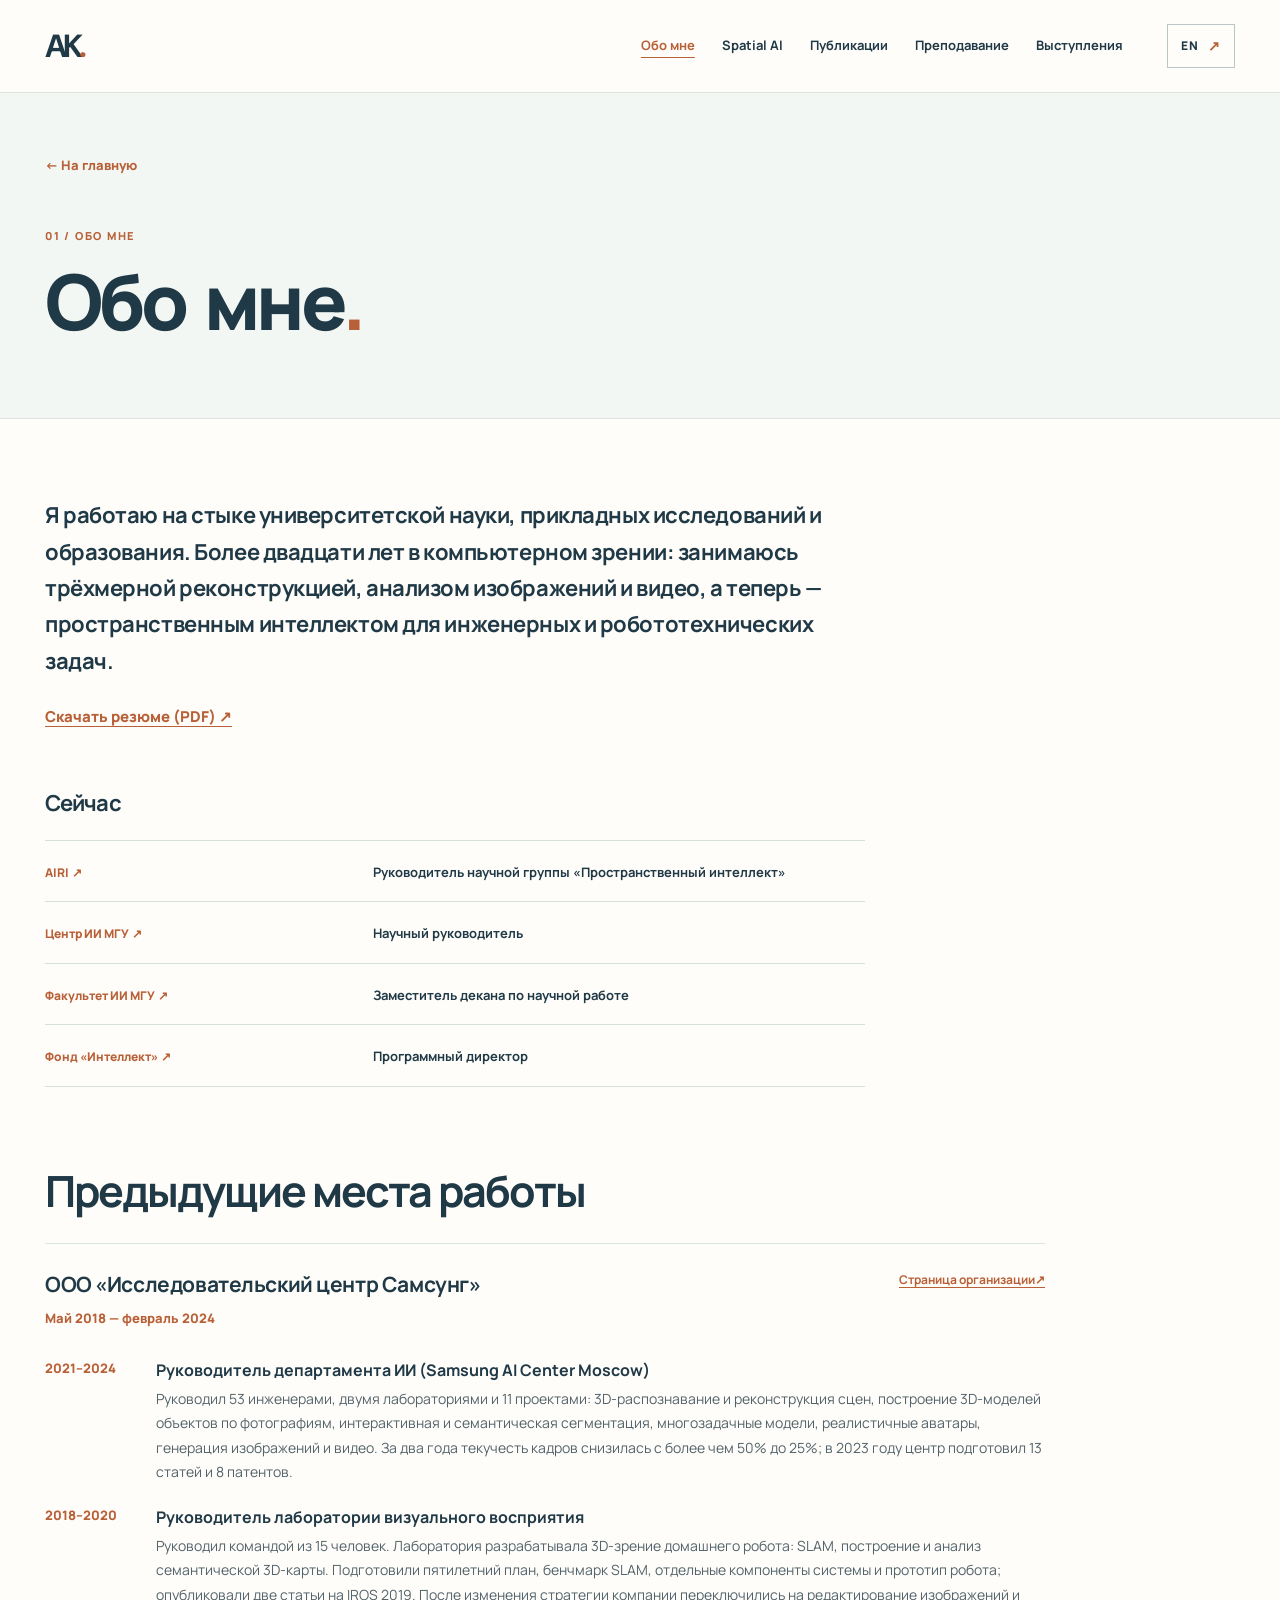
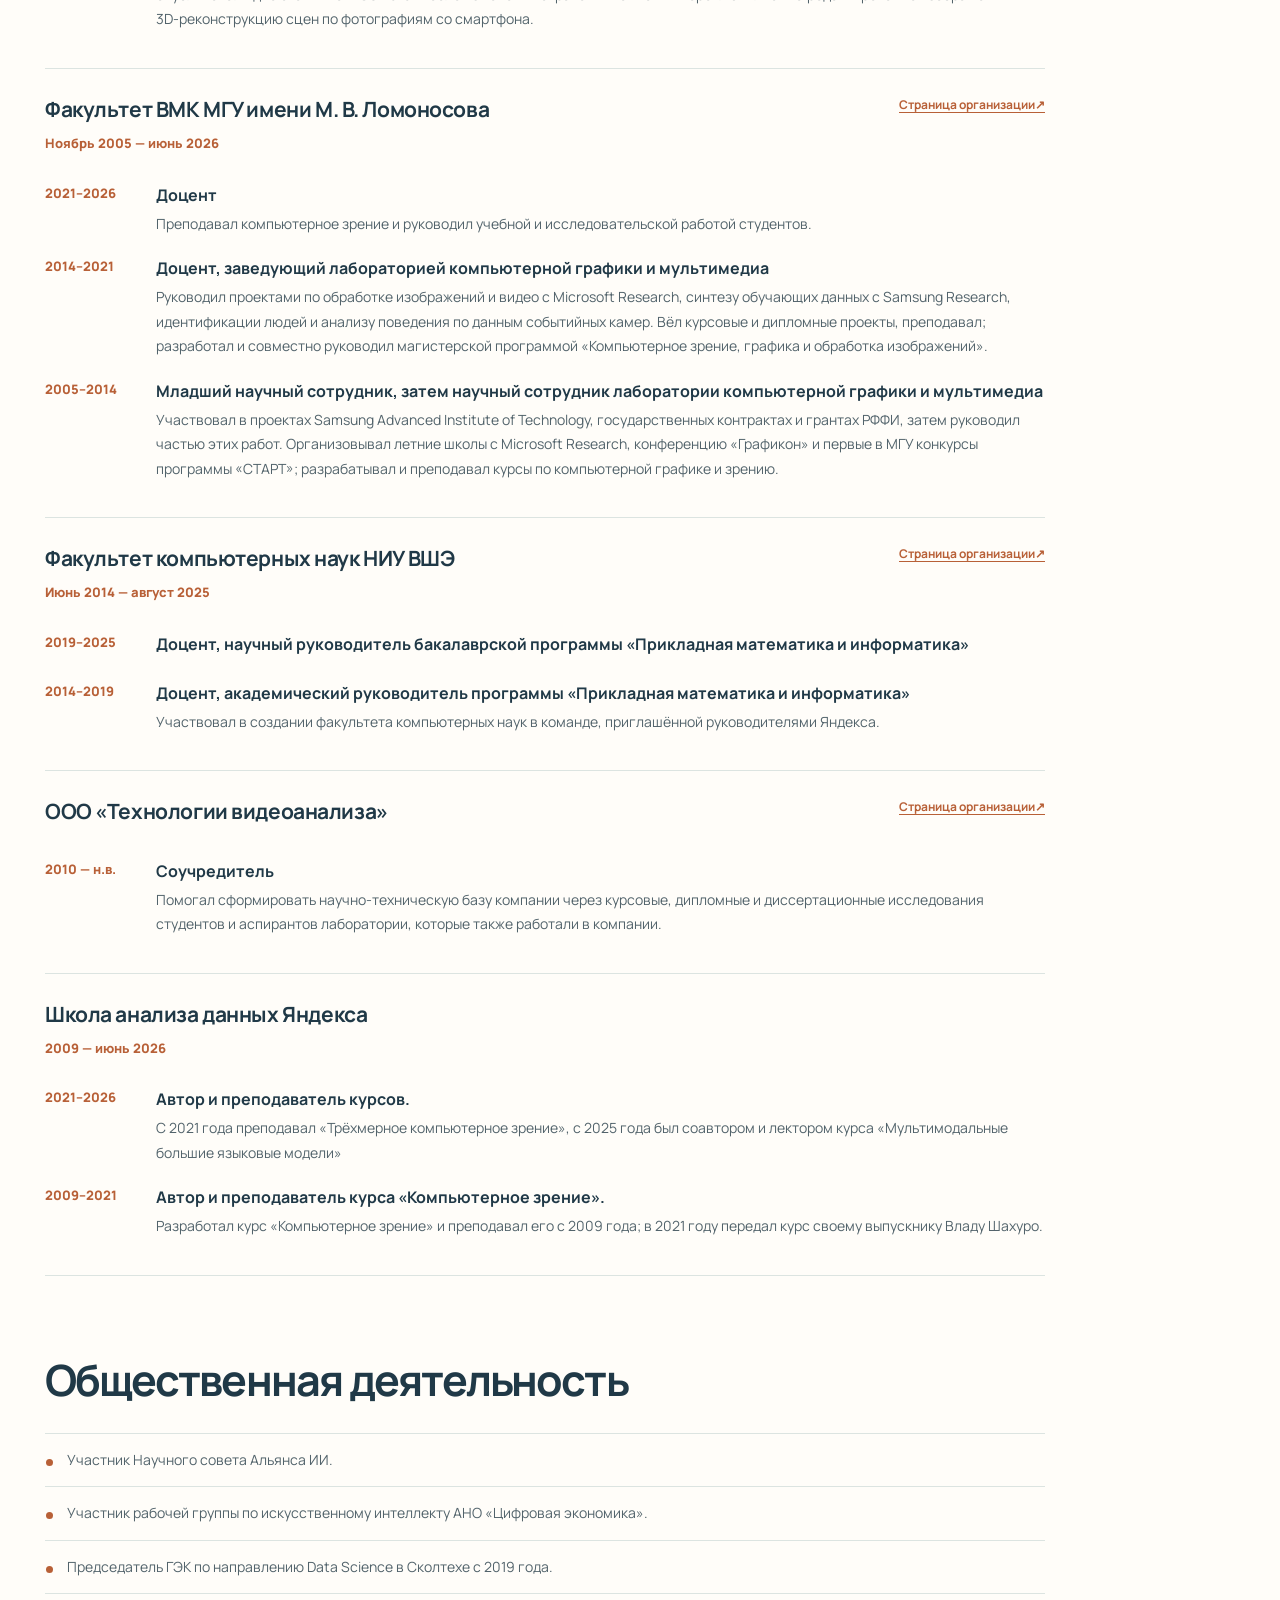
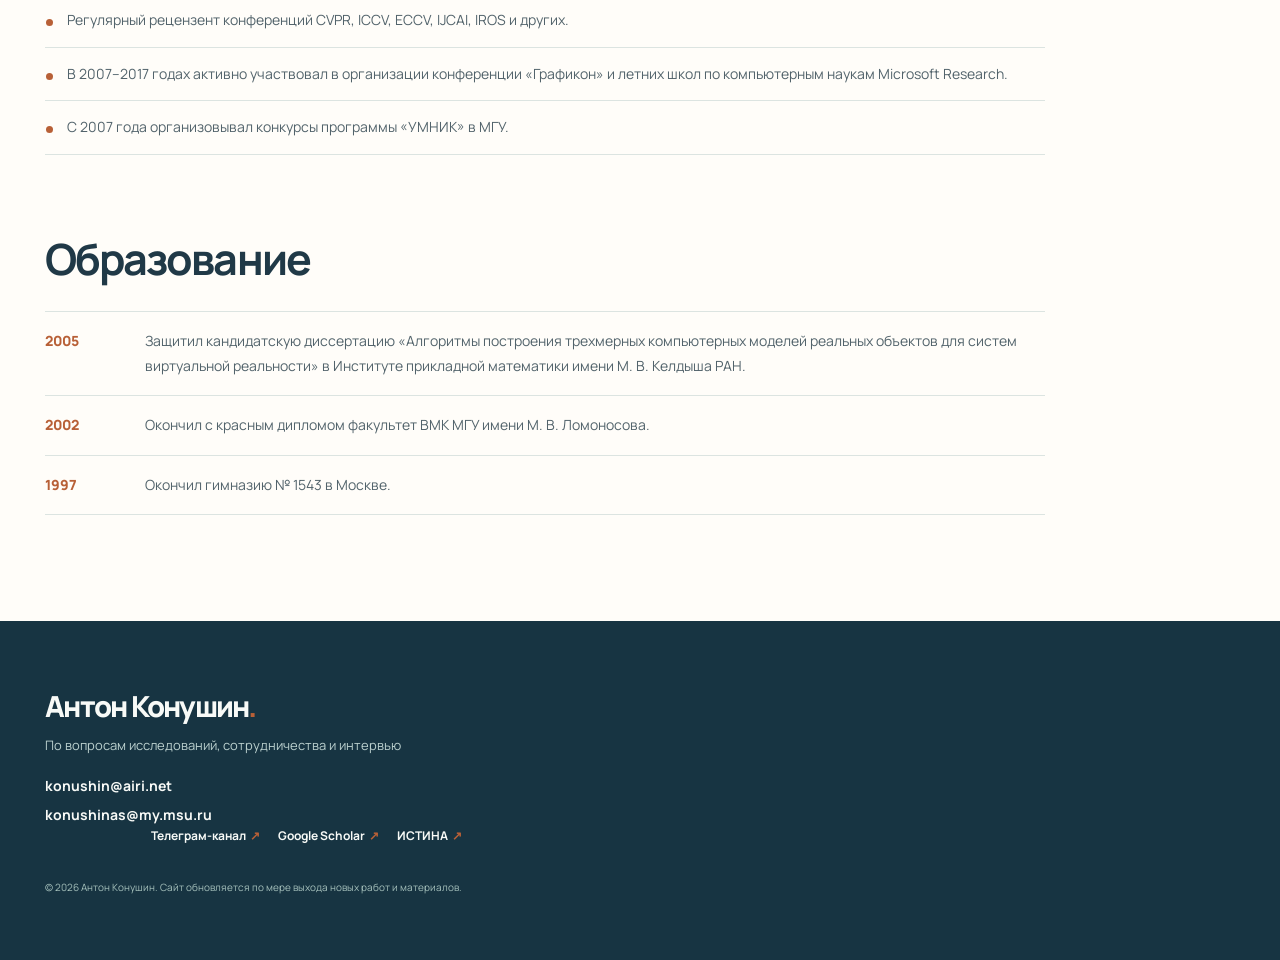
==== about/index.html @ 4ad62538 "First version First version" ====
<!doctype html><html lang="ru"><head><meta charset="utf-8"><meta name="viewport" content="width=device-width,initial-scale=1"><meta name="color-scheme" content="light"><title>Обо мне — Антон Конушин</title><meta name="description" content="Я работаю на стыке университетской науки, прикладных исследований и образования. Более двадцати лет в компьютерном зрении: занимаюсь трёхмерной реконструкцией, анализом изображений и видео, а теперь — пространственным интеллектом для инженерных и робототехнических задач."><link rel="canonical" href="https://anton-konushin.ktoshik.chatgpt.site/about/"><link rel="alternate" hreflang="ru" href="https://anton-konushin.ktoshik.chatgpt.site/about/"><link rel="alternate" hreflang="en" href="https://anton-konushin.ktoshik.chatgpt.site/en/about/"><link rel="icon" type="image/svg+xml" href="/assets/favicon.svg"><link rel="stylesheet" href="/assets/styles.css"><meta property="og:type" content="profile"><meta property="og:title" content="Обо мне — Антон Конушин"><meta property="og:description" content="Я работаю на стыке университетской науки, прикладных исследований и образования. Более двадцати лет в компьютерном зрении: занимаюсь трёхмерной реконструкцией, анализом изображений и видео, а теперь — пространственным интеллектом для инженерных и робототехнических задач."><meta property="og:url" content="https://anton-konushin.ktoshik.chatgpt.site/about/"></head><body>
  <a class="skip-link" href="#main">К содержанию</a>
  <header class="site-header"><div class="shell header-inner"><a class="wordmark" href="/">AK<span class="wordmark-dot">.</span></a><nav aria-label="Основная навигация"><a href="/about/" aria-current="page">Обо мне</a><a href="/spatial-ai/">Spatial AI</a><a href="/publications/">Публикации</a><a href="/teaching/">Преподавание</a><a href="/media/">Выступления</a></nav><a class="lang-switch" href="/en/about/" lang="en">EN<span aria-hidden="true">↗</span></a></div></header>
  <main id="main"><section class="detail-hero"><div class="shell"><a class="back-link" href="/">← На главную</a><span class="section-index">01 / Обо мне</span><h1>Обо мне<span class="period">.</span></h1></div></section><section class="detail-content shell"><div class="detail-prose"><p class="detail-lead">Я работаю на стыке университетской науки, прикладных исследований и образования. Более двадцати лет в компьютерном зрении: занимаюсь трёхмерной реконструкцией, анализом изображений и видео, а теперь — пространственным интеллектом для инженерных и робототехнических задач.</p><p><a class="cv-download" href="/assets/AntonKonushin_cv_2026.pdf" target="_blank" rel="noopener">Скачать резюме (PDF)<span aria-hidden="true"> ↗</span></a></p></div><div class="detail-roles roles-list"><h2>Сейчас</h2><ul><li><span><a class="" href="https://airi.net/ru/" target="_blank" rel="noopener noreferrer">AIRI<span aria-hidden="true">↗</span></a></span><strong>Руководитель научной группы «Пространственный интеллект»</strong></li><li><span><a class="" href="https://aicenter.msu.ru/" target="_blank" rel="noopener noreferrer">Центр ИИ МГУ<span aria-hidden="true">↗</span></a></span><strong>Научный руководитель</strong></li><li><span><a class="" href="https://ai.msu.ru/" target="_blank" rel="noopener noreferrer">Факультет ИИ МГУ<span aria-hidden="true">↗</span></a></span><strong>Заместитель декана по научной работе</strong></li><li><span><a class="" href="https://intellect-foundation.ru/" target="_blank" rel="noopener noreferrer">Фонд «Интеллект»<span aria-hidden="true">↗</span></a></span><strong>Программный директор</strong></li></ul></div><section class="cv-section" id="previous-work" aria-labelledby="previous-work-title"><h2 id="previous-work-title">Предыдущие места работы</h2><div class="cv-work-list"><article class="cv-work"><div class="cv-work-heading"><div><h3>ООО «Исследовательский центр Самсунг»</h3><span class="cv-period">Май 2018 — февраль 2024</span></div><a class="cv-work-link" href="https://web.archive.org/web/20220622132527/https://research.samsung.com/aicenter_moscow" target="_blank" rel="noopener noreferrer">Страница организации<span aria-hidden="true">↗</span></a></div><ul><li><span class="cv-position-period">2021–2024</span><div><h4>Руководитель департамента ИИ (Samsung AI Center Moscow)</h4><p>Руководил 53 инженерами, двумя лабораториями и 11 проектами: 3D-распознавание и реконструкция сцен, построение 3D-моделей объектов по фотографиям, интерактивная и семантическая сегментация, многозадачные модели, реалистичные аватары, генерация изображений и видео. За два года текучесть кадров снизилась с более чем 50% до 25%; в 2023 году центр подготовил 13 статей и 8 патентов.</p></div></li><li><span class="cv-position-period">2018–2020</span><div><h4>Руководитель лаборатории визуального восприятия</h4><p>Руководил командой из 15 человек. Лаборатория разрабатывала 3D-зрение домашнего робота: SLAM, построение и анализ семантической 3D-карты. Подготовили пятилетний план, бенчмарк SLAM, отдельные компоненты системы и прототип робота; опубликовали две статьи на IROS 2019. После изменения стратегии компании переключились на редактирование изображений и 3D-реконструкцию сцен по фотографиям со смартфона.</p></div></li></ul></article><article class="cv-work"><div class="cv-work-heading"><div><h3>Факультет ВМК МГУ имени М. В. Ломоносова</h3><span class="cv-period">Ноябрь 2005 — июнь 2026</span></div><a class="cv-work-link" href="https://istina.msu.ru/profile/KonushinAS/" target="_blank" rel="noopener noreferrer">Страница организации<span aria-hidden="true">↗</span></a></div><ul><li><span class="cv-position-period">2021–2026</span><div><h4>Доцент</h4><p>Преподавал компьютерное зрение и руководил учебной и исследовательской работой студентов.</p></div></li><li><span class="cv-position-period">2014–2021</span><div><h4>Доцент, заведующий лабораторией компьютерной графики и мультимедиа</h4><p>Руководил проектами по обработке изображений и видео с Microsoft Research, синтезу обучающих данных с Samsung Research, идентификации людей и анализу поведения по данным событийных камер. Вёл курсовые и дипломные проекты, преподавал; разработал и совместно руководил магистерской программой «Компьютерное зрение, графика и обработка изображений».</p></div></li><li><span class="cv-position-period">2005–2014</span><div><h4>Младший научный сотрудник, затем научный сотрудник лаборатории компьютерной графики и мультимедиа</h4><p>Участвовал в проектах Samsung Advanced Institute of Technology, государственных контрактах и грантах РФФИ, затем руководил частью этих работ. Организовывал летние школы с Microsoft Research, конференцию «Графикон» и первые в МГУ конкурсы программы «СТАРТ»; разрабатывал и преподавал курсы по компьютерной графике и зрению.</p></div></li></ul></article><article class="cv-work"><div class="cv-work-heading"><div><h3>Факультет компьютерных наук НИУ ВШЭ</h3><span class="cv-period">Июнь 2014 — август 2025</span></div><a class="cv-work-link" href="https://www.hse.ru/gold/cm/progress_hse/2019/konushin" target="_blank" rel="noopener noreferrer">Страница организации<span aria-hidden="true">↗</span></a></div><ul><li><span class="cv-position-period">2019–2025</span><div><h4>Доцент, научный руководитель бакалаврской программы «Прикладная математика и информатика»</h4></div></li><li><span class="cv-position-period">2014–2019</span><div><h4>Доцент, академический руководитель программы «Прикладная математика и информатика»</h4><p>Участвовал в создании факультета компьютерных наук в команде, приглашённой руководителями Яндекса.</p></div></li></ul></article><article class="cv-work"><div class="cv-work-heading"><div><h3>ООО «Технологии видеоанализа»</h3></div><a class="cv-work-link" href="https://tevian.ai/" target="_blank" rel="noopener noreferrer">Страница организации<span aria-hidden="true">↗</span></a></div><ul><li><span class="cv-position-period">2010 — н.в.</span><div><h4>Соучредитель</h4><p>Помогал сформировать научно-техническую базу компании через курсовые, дипломные и диссертационные исследования студентов и аспирантов лаборатории, которые также работали в компании.</p></div></li></ul></article><article class="cv-work"><div class="cv-work-heading"><div><h3>Школа анализа данных Яндекса</h3><span class="cv-period">2009 — июнь 2026</span></div></div><ul><li><span class="cv-position-period">2021–2026</span><div><h4>Автор и преподаватель курсов.</h4><p>С 2021 года преподавал «Трёхмерное компьютерное зрение», с 2025 года был соавтором и лектором курса «Мультимодальные большие языковые модели»</p></div></li><li><span class="cv-position-period">2009–2021</span><div><h4>Автор и преподаватель курса «Компьютерное зрение».</h4><p>Разработал курс «Компьютерное зрение» и преподавал его с 2009 года; в 2021 году передал курс своему выпускнику Владу Шахуро.</p></div></li></ul></article></div></section><section class="cv-section" id="public-service" aria-labelledby="public-service-title"><h2 id="public-service-title">Общественная деятельность</h2><ul class="cv-simple-list"><li>Участник Научного совета Альянса ИИ.</li><li>Участник рабочей группы по искусственному интеллекту АНО «Цифровая экономика».</li><li>Председатель ГЭК по направлению Data Science в Сколтехе с 2019 года.</li><li>Регулярный рецензент конференций CVPR, ICCV, ECCV, IJCAI, IROS и других.</li><li>В 2007–2017 годах активно участвовал в организации конференции «Графикон» и летних школ по компьютерным наукам Microsoft Research.</li><li>С 2007 года организовывал конкурсы программы «УМНИК» в МГУ.</li></ul></section><section class="cv-section" id="education" aria-labelledby="education-title"><h2 id="education-title">Образование</h2><ul class="cv-education-list"><li><span class="cv-education-year">2005</span><p>Защитил кандидатскую диссертацию «Алгоритмы построения трехмерных компьютерных моделей реальных объектов для систем виртуальной реальности» в Институте прикладной математики имени М. В. Келдыша РАН.</p></li><li><span class="cv-education-year">2002</span><p>Окончил с красным дипломом факультет ВМК МГУ имени М. В. Ломоносова.</p></li><li><span class="cv-education-year">1997</span><p>Окончил гимназию № 1543 в Москве.</p></li></ul></section></section></main>
  <footer class="footer"><div class="shell footer-inner"><div><p class="footer-name">Антон Конушин<span class="period">.</span></p><p>По вопросам исследований, сотрудничества и интервью</p><div class="footer-emails"><a href="mailto:konushin@airi.net">konushin@airi.net</a><a href="mailto:konushinas@my.msu.ru">konushinas@my.msu.ru</a></div><div class="footer-right"><div><a class="" href="https://t.me/ktoshiks" target="_blank" rel="noopener noreferrer">Телеграм-канал<span aria-hidden="true">↗</span></a><a class="" href="https://scholar.google.com/citations?user=ZT_k-wMAAAAJ&amp;hl=en" target="_blank" rel="noopener noreferrer">Google Scholar<span aria-hidden="true">↗</span></a><a class="" href="https://istina.msu.ru/profile/KonushinAS/" target="_blank" rel="noopener noreferrer">ИСТИНА<span aria-hidden="true">↗</span></a></div><small>© 2026 Антон Конушин. Сайт обновляется по мере выхода новых работ и материалов.</small></div></div></footer></body></html>
---- assets/styles.css ----
@import url('https://fonts.googleapis.com/css2?family=DM+Sans:wght@400;500;600;700&family=Manrope:wght@400;500;600;700;800&display=swap');

:root{--ink:#203947;--muted:#52636b;--line:#dce4e1;--paper:#fffdf9;--wash:#f3f7f4;--accent:#b86037;--deep:#173442;--mint:#dceae4;--font:'Manrope','Segoe UI',Arial,sans-serif}
*{box-sizing:border-box}
html{scroll-behavior:smooth}
body{margin:0;background:var(--paper);color:var(--ink);font-family:var(--font);line-height:1.65;-webkit-font-smoothing:antialiased}
img,svg{display:block;max-width:100%}
a{color:inherit;text-decoration:none}
a:hover{color:var(--accent)}
a:focus-visible{outline:3px solid var(--accent);outline-offset:4px;border-radius:3px}
.shell{width:min(1190px,calc(100% - 80px));margin:0 auto}
.skip-link{position:absolute;top:-60px;left:24px;background:var(--deep);color:#fff;padding:10px 15px;z-index:30}.skip-link:focus{top:12px}
.site-header{position:relative;z-index:10;background:rgba(255,253,249,.95);border-bottom:1px solid var(--line)}
.header-inner{min-height:92px;display:flex;align-items:center;gap:44px}
.wordmark{font-family:'DM Sans',Arial,sans-serif;font-size:32px;letter-spacing:-.12em;font-weight:700;white-space:nowrap;line-height:1}.wordmark-dot,.period{color:var(--accent)}
.header-inner nav{display:flex;align-items:center;gap:27px;margin-left:auto}
.header-inner nav a{font-size:13px;font-weight:700;white-space:nowrap;transition:color .2s}
.lang-switch{display:inline-flex;align-items:center;justify-content:center;gap:10px;border:1px solid #b9c8c7;padding:9px 13px;font-size:12px;font-weight:800;letter-spacing:.06em;white-space:nowrap}
.lang-switch span{font-size:14px;color:var(--accent)}
.hero{min-height:654px;display:grid;grid-template-columns:minmax(0,1.2fr) minmax(310px,.8fr);align-items:center;gap:58px;padding-top:70px;padding-bottom:78px}
.eyebrow{display:flex;align-items:center;gap:12px;text-transform:uppercase;letter-spacing:.14em;font-size:11px;font-weight:800;color:var(--accent);margin:0 0 25px}.eyebrow-line{display:block;width:32px;height:1px;background:var(--accent)}
h1,h2,h3,p{margin-top:0}
h1{font-size:clamp(56px,6.7vw,99px);line-height:1.04;letter-spacing:-.055em;word-spacing:.12em;font-weight:800;margin:0 0 13px}
.hero-tagline{font-size:clamp(19px,2vw,25px);line-height:1.45;letter-spacing:-.025em;font-weight:600;max-width:675px;margin:0 0 22px}
.hero-intro{max-width:680px;font-size:15px;color:var(--muted);line-height:1.85;margin-bottom:29px}
.hero-links{display:flex;gap:9px 18px;flex-wrap:wrap;max-width:730px}.hero-links a{display:inline-flex;gap:5px;align-items:center;font-size:12px;font-weight:800;border-bottom:1px solid #abc1ba;padding-bottom:3px}.hero-links a span,.paper-links a span,.media-body a span,.footer-right a span{color:var(--accent)}
.hero-portrait{display:flex;flex-direction:column;align-items:center;justify-content:center;padding:20px 0}
.portrait-ring{width:min(100%,404px);aspect-ratio:1;border-radius:50%;padding:11px;border:1px solid #aec4bb;position:relative;background:var(--mint);box-shadow:0 25px 80px rgba(36,67,64,.10)}
.portrait-ring::after{content:'';position:absolute;inset:-19px;border:1px solid rgba(141,177,162,.42);border-radius:50%;pointer-events:none}
.portrait-ring img{width:100%;height:100%;object-fit:cover;border-radius:50%;object-position:center 42%}
.portrait-caption{text-transform:uppercase;letter-spacing:.22em;font-size:10px;font-weight:800;color:#7b958e;margin-top:38px}
.roles-band{background:var(--wash);border-top:1px solid #e5ece8;border-bottom:1px solid #e5ece8}
.roles-layout{display:grid;grid-template-columns:.85fr 1.15fr;gap:12%;padding-top:86px;padding-bottom:90px}
.section-index{display:block;font-size:11px;letter-spacing:.16em;text-transform:uppercase;color:var(--accent);font-weight:800;margin-bottom:18px}
.section-side h2,.section-heading h2{font-size:clamp(38px,4.3vw,63px);line-height:1.15;letter-spacing:-.065em;font-weight:800;margin:0 0 22px}
.section-side p,.section-heading>p{font-size:15px;color:var(--muted);line-height:1.85;max-width:650px;margin:0}
.roles-list h3{text-transform:uppercase;letter-spacing:.16em;font-size:11px;color:#678379;margin:0 0 13px}.roles-list ul{list-style:none;margin:0;padding:0}.roles-list li{padding:17px 0;border-bottom:1px solid #d5e2db;display:grid;grid-template-columns:34% 1fr;gap:16px;align-items:baseline}.roles-list li:first-child{border-top:1px solid #d5e2db}.roles-list li span a{font-size:12px;color:var(--accent);font-weight:800}.roles-list li span a span{margin-left:3px}.roles-list li strong{font-size:13px;font-weight:700;line-height:1.5}
.section{padding-top:108px;padding-bottom:112px;scroll-margin-top:30px}
.section-heading{margin-bottom:41px}
.spatial-layout{display:grid;grid-template-columns:40% 1fr;gap:9%;align-items:start}
.spatial-image img{display:block;width:100%;height:auto;border:1px solid #d7e5dc}
.spatial-copy{max-width:650px}.spatial-copy p{font-size:15px;color:var(--muted);line-height:1.85}.spatial-copy .spatial-lead{font-size:20px;line-height:1.6;color:var(--ink);font-weight:700;letter-spacing:-.02em;margin-bottom:22px}.area-list{list-style:none;padding:0;margin:27px 0}.area-list li{border-top:1px solid var(--line);padding:10px 0;font-size:13px;font-weight:700}.area-list li:last-child{border-bottom:1px solid var(--line)}.area-list li::before{content:'↗';margin-right:14px;color:var(--accent)}.text-link{display:inline-flex;gap:9px;align-items:center;font-size:13px;color:var(--accent);font-weight:800;border-bottom:1px solid currentColor;padding-bottom:4px}
.publications-section{background:#f8faf7;border-top:1px solid var(--line);border-bottom:1px solid var(--line)}
.paper-list{border-top:1px solid #d7e1db}.paper{display:grid;grid-template-columns:188px 1fr;gap:30px;padding:26px 0;border-bottom:1px solid #d7e1db}.paper-art{height:151px;width:188px;display:flex;align-items:center;justify-content:center;background:#e3eee8;overflow:hidden}.paper-art img{width:100%;height:100%;object-fit:contain}.paper-copy{padding-top:2px}.paper-meta{font-size:12px;font-weight:800;letter-spacing:.13em;color:var(--accent);display:flex;gap:14px;text-transform:uppercase;margin-bottom:6px}.paper h3{font-size:18px;line-height:1.43;letter-spacing:-.025em;margin-bottom:7px}.paper .authors{font-size:14px;color:#607179;line-height:1.6;margin-bottom:8px}.paper-summary{font-size:14px;color:var(--muted);line-height:1.65;margin-bottom:10px}.paper-links{display:flex;gap:8px 18px;flex-wrap:wrap}.paper-links a{font-size:14px;font-weight:800;color:#315c57;display:inline-flex;gap:4px}.all-works{margin-top:29px}
.teaching-section{display:grid;grid-template-columns:1fr 1fr;gap:11%}.teaching-section .section-heading{margin:0}.teaching-list{list-style:none;margin:0;padding:0}.teaching-list li{padding:22px 0;border-top:1px solid var(--line)}.teaching-list li:last-child{border-bottom:1px solid var(--line)}.teaching-list h3{font-size:16px;line-height:1.45;margin-bottom:5px}.teaching-list p{font-size:13px;color:var(--muted);line-height:1.7;margin:0}
.media-section{background:#edf3ef;border-top:1px solid var(--line)}.media-grid{display:grid;grid-template-columns:repeat(3,1fr);gap:20px}.media-card{background:var(--paper);border:1px solid #d8e4dc;display:flex;flex-direction:column;min-height:420px;transition:transform .2s,box-shadow .2s}.media-card:hover{transform:translateY(-3px);box-shadow:0 15px 35px rgba(35,70,60,.08)}.media-art{height:164px;display:flex;align-items:center;justify-content:center;color:#fff;position:relative;overflow:hidden}.media-art::before,.media-art::after{content:'';position:absolute;border:1px solid rgba(255,255,255,.3);border-radius:50%;width:180px;height:180px}.media-art::after{width:270px;height:270px}.media-art span{font-family:Georgia,serif;z-index:1;font-size:53px;line-height:1}.media-art.interview{background:linear-gradient(135deg,#244c58,#6c9b91)}.media-art.video{background:linear-gradient(135deg,#5a715f,#b4a271)}.media-art.audio{background:linear-gradient(135deg,#805a59,#ba8873)}.media-body{padding:23px;display:flex;flex-direction:column;flex:1}.media-meta{font-size:10px;text-transform:uppercase;letter-spacing:.13em;color:var(--accent);font-weight:800;margin-bottom:12px}.media-body h3{font-size:17px;line-height:1.43;letter-spacing:-.03em;margin-bottom:9px}.media-body p{font-size:12px;color:var(--muted);line-height:1.7;margin-bottom:17px}.media-body a{font-size:12px;font-weight:800;margin-top:auto;display:flex;gap:6px;color:#315c57}
.footer{background:var(--deep);color:#f8faf7;padding:70px 0 65px}.footer-inner{display:flex;justify-content:space-between;gap:40px}.footer-name{font-size:29px;letter-spacing:-.06em;font-weight:800;line-height:1.1;margin-bottom:12px}.footer-inner p:not(.footer-name){font-size:13px;color:#bbd0ce;margin-bottom:18px}.footer-emails{display:flex;flex-direction:column;gap:5px}.footer-emails a{font-size:14px;font-weight:700}.footer-right{text-align:right;display:flex;flex-direction:column;justify-content:space-between;gap:35px}.footer-right>div{display:flex;justify-content:flex-end;gap:18px;flex-wrap:wrap}.footer-right a{font-size:12px;font-weight:700;display:flex;gap:4px}.footer-right small{font-size:10px;color:#a6c1bc;line-height:1.5}
@media(max-width:1100px){.header-inner{gap:25px}.header-inner nav{gap:16px}.header-inner nav a{font-size:12px}.hero{gap:25px;min-height:600px}.hero-intro{font-size:14px}.portrait-ring{max-width:340px}}
@media(max-width:800px){.shell{width:min(100% - 42px,650px)}.header-inner{min-height:76px;flex-wrap:wrap;gap:13px}.header-inner nav{order:3;width:100%;overflow-x:auto;padding:0 0 15px;gap:21px;margin-left:0;scrollbar-width:none}.header-inner nav::-webkit-scrollbar{display:none}.lang-switch{margin-left:auto}.hero{grid-template-columns:1fr;gap:38px;padding-top:50px;padding-bottom:60px;min-height:0}.hero-portrait{padding:0 0 8px}.portrait-ring{width:250px}.portrait-caption{margin-top:25px}h1{font-size:clamp(51px,10vw,76px)}.roles-layout{grid-template-columns:1fr;gap:36px;padding-top:70px;padding-bottom:70px}.section{padding-top:75px;padding-bottom:80px}.spatial-layout{grid-template-columns:1fr;gap:35px}.spatial-mark{height:300px}.teaching-section{grid-template-columns:1fr;gap:35px}.media-grid{grid-template-columns:1fr}.media-card{min-height:0}.media-art{height:155px}.footer-inner{flex-direction:column}.footer-right{text-align:left}.footer-right>div{justify-content:flex-start}}
@media(max-width:480px){.shell{width:calc(100% - 34px)}.wordmark{font-size:28px}.header-inner nav{gap:17px}.header-inner nav a{font-size:11px}.hero{padding-top:38px}.portrait-ring{width:210px;padding:7px}.portrait-ring::after{inset:-12px}.eyebrow{font-size:9px;letter-spacing:.1em}.hero-tagline{font-size:19px}.hero-intro{font-size:13px}.hero-links{gap:9px 17px}.hero-links a{font-size:11px}.roles-list li{grid-template-columns:1fr;gap:3px}.section-side h2,.section-heading h2{font-size:39px}.spatial-copy .spatial-lead{font-size:18px}.paper{grid-template-columns:1fr;gap:15px}.paper-art{width:100%;height:145px}.paper-art svg{width:165px}.paper-copy{padding:0 2px}.footer{padding:58px 0}}
@media(prefers-reduced-motion:reduce){html{scroll-behavior:auto}.media-card{transition:none}}

.header-inner nav a[aria-current=page]{color:var(--accent);text-decoration:underline;text-underline-offset:7px}
.teaching-section .section-heading p a,.detail-prose .detail-lead a{color:var(--accent);text-decoration:underline;text-underline-offset:3px}
.teaching-list p a{color:var(--accent);text-decoration:underline;text-underline-offset:3px}
.teaching-detail-section{max-width:1080px;margin-top:86px}.teaching-detail-section>h2{font-size:clamp(30px,3.4vw,43px);line-height:1.2;letter-spacing:-.045em;margin:0 0 27px}.teaching-section-note{font-size:15px;line-height:1.7;color:var(--muted);margin:-8px 0 24px}.teaching-records{list-style:none;margin:0;padding:0;border-top:1px solid var(--line)}.teaching-records li{display:grid;grid-template-columns:140px minmax(0,1fr);gap:14px 28px;padding:20px 0;border-bottom:1px solid var(--line)}.teaching-records time,.course-year{color:var(--accent);font-size:14px;font-weight:800;font-variant-numeric:tabular-nums;padding-top:3px}.teaching-records h3{font-size:17px;line-height:1.5;margin:0 0 5px}.teaching-records a{color:#315c57;font-size:15px;line-height:1.6;font-weight:650;text-decoration:underline;text-underline-offset:3px}.teaching-records a span{font-weight:400}.course-platform{display:block;color:var(--muted);font-size:13px;margin-top:4px}.teaching-caption{font-size:13px;line-height:1.6;color:var(--muted);margin:7px 0 0}
@media(max-width:650px){.teaching-detail-section{margin-top:64px}.teaching-records li{grid-template-columns:1fr;gap:7px}.teaching-records time,.course-year{padding-top:0}}
.section-more{margin-top:28px}.spatial-copy .section-more{margin-top:20px}.media-section .section-more{margin-top:32px}
.roles-layout>.section-more,.teaching-section>.section-more{grid-column:1/-1;margin-top:0;justify-self:start}
.detail-hero{background:var(--wash);border-bottom:1px solid var(--line);padding:58px 0 65px}.back-link{display:inline-flex;color:var(--accent);font-size:13px;font-weight:800;margin-bottom:51px}.detail-hero .section-index{margin-bottom:15px}.detail-hero h1{font-size:clamp(52px,6vw,86px);max-width:900px}.detail-intro{font-size:18px;line-height:1.7;color:var(--muted);max-width:800px;margin:20px 0 0}.detail-content{padding-top:78px;padding-bottom:106px;min-height:400px}.detail-prose{max-width:820px}.detail-prose p{color:var(--muted);font-size:16px;line-height:1.9}.detail-prose .detail-lead{font-size:22px;line-height:1.65;color:var(--ink);font-weight:700;letter-spacing:-.02em}.detail-roles{max-width:820px;margin-top:54px}.detail-roles h2{font-size:22px;letter-spacing:-.04em}.detail-roles li{grid-template-columns:38% 1fr}.detail-note{border-top:1px solid var(--line);margin-top:75px;padding-top:27px;max-width:820px}.detail-note .section-index{margin-bottom:8px}.detail-note p{font-size:14px;color:var(--muted);line-height:1.75;margin:0}.detail-content .paper-list{max-width:1000px}.detail-teaching{max-width:820px;margin-top:44px}.detail-content .media-grid{margin-top:8px}
.media-art.has-image{height:auto;aspect-ratio:16/9;background:#e8eeea}.media-art.has-image::before,.media-art.has-image::after{display:none}.media-art.has-image img{width:100%;height:100%;object-fit:cover}.media-art.placeholder{background:linear-gradient(135deg,#244c58,#6c9b91)}
@media(max-width:800px){.detail-hero{padding:38px 0 49px}.back-link{margin-bottom:34px}.detail-content{padding-top:55px;padding-bottom:70px}.detail-note{margin-top:55px}}
@media(max-width:480px){.detail-hero h1{font-size:44px}.detail-intro{font-size:15px}.detail-prose .detail-lead{font-size:19px}.detail-roles li{grid-template-columns:1fr}}

.publication-part+.publication-part{margin-top:96px}.publication-part>h2{font-size:clamp(30px,3.4vw,43px);line-height:1.2;letter-spacing:-.045em;margin:0 0 31px}.bibliography-year{margin-top:34px}.bibliography-year h3{font-size:21px;line-height:1.3;margin:0 0 10px;color:var(--accent)}.bibliography-list,.patent-list{list-style:none;padding:0;margin:0;border-top:1px solid var(--line)}.bibliography-list li{display:grid;grid-template-columns:minmax(0,1fr) auto;gap:12px 24px;align-items:start;padding:15px 0;border-bottom:1px solid var(--line)}.bibliography-title{font-size:16px;font-weight:650;line-height:1.55}.bibliography-list .paper-links{justify-content:flex-end;max-width:360px}.patent-list li{display:grid;grid-template-columns:145px minmax(0,1fr) 100px 75px;gap:16px;align-items:baseline;padding:16px 0;border-bottom:1px solid var(--line);font-size:15px;line-height:1.55}.patent-number{font-weight:800;color:var(--accent)}.patent-title{font-weight:650}.patent-date{color:var(--muted);font-variant-numeric:tabular-nums}.patent-list a{font-size:14px;font-weight:800;color:#315c57}
@media(max-width:800px){.publication-part+.publication-part{margin-top:72px}.bibliography-list li{grid-template-columns:1fr}.bibliography-list .paper-links{justify-content:flex-start;max-width:none}.patent-list li{grid-template-columns:1fr auto;gap:3px 15px}.patent-title{grid-column:1/-1}.patent-date{grid-column:1}.patent-list a{grid-column:2;grid-row:3}}
.cv-download{color:var(--accent);font-size:15px;font-weight:800;text-decoration:underline;text-underline-offset:4px}.cv-section{max-width:1000px;margin-top:78px}.cv-section>h2{font-size:clamp(30px,3.4vw,43px);line-height:1.2;letter-spacing:-.045em;margin:0 0 27px}.cv-work{border-top:1px solid var(--line);padding:26px 0}.cv-work:last-child{border-bottom:1px solid var(--line)}.cv-work-heading{display:flex;justify-content:space-between;align-items:flex-start;gap:18px;margin-bottom:17px}.cv-work h3{font-size:21px;line-height:1.35;letter-spacing:-.02em;margin:0 0 6px}.cv-period{font-size:13px;color:var(--accent);font-weight:800}.cv-work-link{font-size:12px;color:var(--accent);font-weight:700;white-space:nowrap;text-decoration:underline;text-underline-offset:3px}.cv-work ul,.cv-simple-list,.cv-education-list{list-style:none;margin:0;padding:0}.cv-work li{display:grid;grid-template-columns:95px minmax(0,1fr);gap:16px;padding:10px 0}.cv-position-period{font-size:13px;color:var(--accent);font-weight:800}.cv-work h4{font-size:16px;line-height:1.5;margin:0 0 5px}.cv-work p,.cv-simple-list li,.cv-education-list p{font-size:14px;color:var(--muted);line-height:1.75;margin:0}.cv-simple-list li{padding:14px 0 14px 22px;border-top:1px solid var(--line);position:relative}.cv-simple-list li:last-child{border-bottom:1px solid var(--line)}.cv-simple-list li::before{content:"";position:absolute;top:25px;left:1px;width:7px;height:7px;border-radius:50%;background:var(--accent)}.cv-education-list{border-top:1px solid var(--line)}.cv-education-list li{display:grid;grid-template-columns:80px minmax(0,1fr);gap:20px;padding:17px 0;border-bottom:1px solid var(--line)}.cv-education-year{font-size:14px;color:var(--accent);font-weight:800}
@media(max-width:650px){.cv-section{margin-top:62px}.cv-work-heading{display:block}.cv-work-link{display:inline-block;margin-top:8px}.cv-work li{grid-template-columns:1fr;gap:4px}.cv-education-list li{grid-template-columns:58px minmax(0,1fr);gap:12px}}
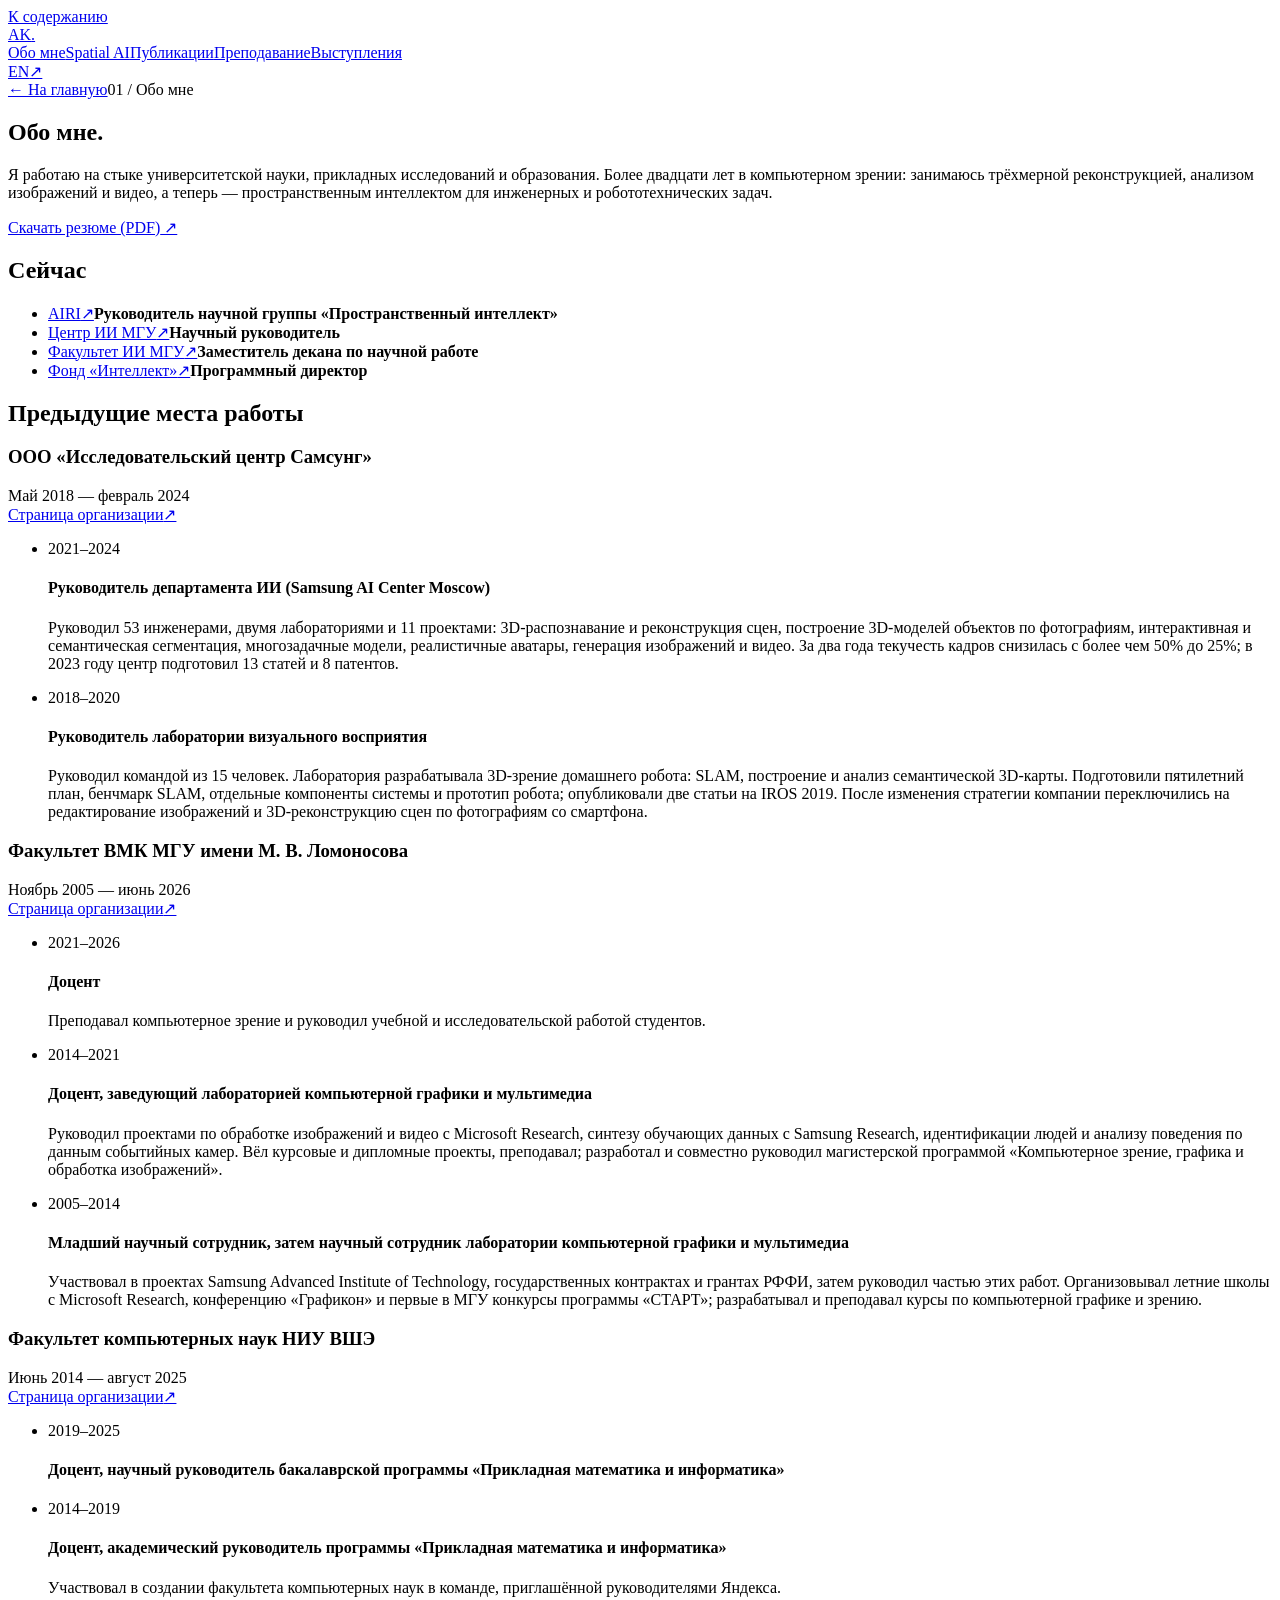
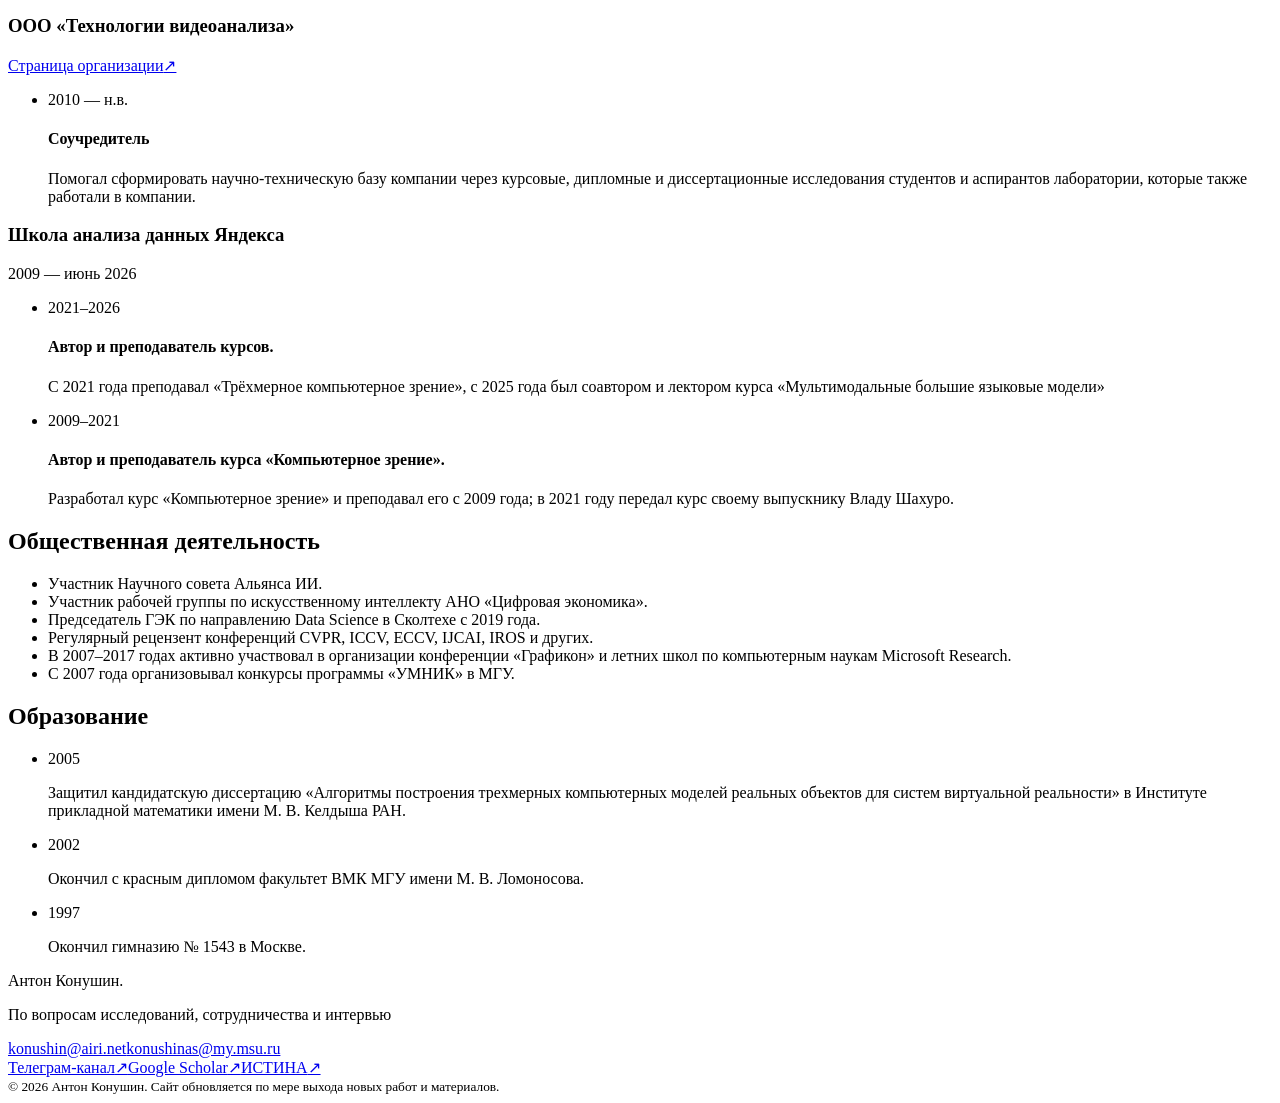
==== commit 4ea84058: "Update for /website" ====
--- a/about/index.html
+++ b/about/index.html
@@ -1,5 +1,5 @@
-<!doctype html><html lang="ru"><head><meta charset="utf-8"><meta name="viewport" content="width=device-width,initial-scale=1"><meta name="color-scheme" content="light"><title>Обо мне — Антон Конушин</title><meta name="description" content="Я работаю на стыке университетской науки, прикладных исследований и образования. Более двадцати лет в компьютерном зрении: занимаюсь трёхмерной реконструкцией, анализом изображений и видео, а теперь — пространственным интеллектом для инженерных и робототехнических задач."><link rel="canonical" href="https://anton-konushin.ktoshik.chatgpt.site/about/"><link rel="alternate" hreflang="ru" href="https://anton-konushin.ktoshik.chatgpt.site/about/"><link rel="alternate" hreflang="en" href="https://anton-konushin.ktoshik.chatgpt.site/en/about/"><link rel="icon" type="image/svg+xml" href="/assets/favicon.svg"><link rel="stylesheet" href="/assets/styles.css"><meta property="og:type" content="profile"><meta property="og:title" content="Обо мне — Антон Конушин"><meta property="og:description" content="Я работаю на стыке университетской науки, прикладных исследований и образования. Более двадцати лет в компьютерном зрении: занимаюсь трёхмерной реконструкцией, анализом изображений и видео, а теперь — пространственным интеллектом для инженерных и робототехнических задач."><meta property="og:url" content="https://anton-konushin.ktoshik.chatgpt.site/about/"></head><body>
+<!doctype html><html lang="ru"><head><meta charset="utf-8"><meta name="viewport" content="width=device-width,initial-scale=1"><meta name="color-scheme" content="light"><title>Обо мне — Антон Конушин</title><meta name="description" content="Я работаю на стыке университетской науки, прикладных исследований и образования. Более двадцати лет в компьютерном зрении: занимаюсь трёхмерной реконструкцией, анализом изображений и видео, а теперь — пространственным интеллектом для инженерных и робототехнических задач."><link rel="canonical" href="https://antonkonushin.github.io/website/about/"><link rel="alternate" hreflang="ru" href="https://antonkonushin.github.io/website/about/"><link rel="alternate" hreflang="en" href="https://antonkonushin.github.io/website/en/about/"><link rel="icon" type="image/svg+xml" href="/website/assets/favicon.svg"><link rel="stylesheet" href="/website/assets/styles.css"><meta property="og:type" content="profile"><meta property="og:title" content="Обо мне — Антон Конушин"><meta property="og:description" content="Я работаю на стыке университетской науки, прикладных исследований и образования. Более двадцати лет в компьютерном зрении: занимаюсь трёхмерной реконструкцией, анализом изображений и видео, а теперь — пространственным интеллектом для инженерных и робототехнических задач."><meta property="og:url" content="https://antonkonushin.github.io/website/about/"></head><body>
   <a class="skip-link" href="#main">К содержанию</a>
-  <header class="site-header"><div class="shell header-inner"><a class="wordmark" href="/">AK<span class="wordmark-dot">.</span></a><nav aria-label="Основная навигация"><a href="/about/" aria-current="page">Обо мне</a><a href="/spatial-ai/">Spatial AI</a><a href="/publications/">Публикации</a><a href="/teaching/">Преподавание</a><a href="/media/">Выступления</a></nav><a class="lang-switch" href="/en/about/" lang="en">EN<span aria-hidden="true">↗</span></a></div></header>
-  <main id="main"><section class="detail-hero"><div class="shell"><a class="back-link" href="/">← На главную</a><span class="section-index">01 / Обо мне</span><h1>Обо мне<span class="period">.</span></h1></div></section><section class="detail-content shell"><div class="detail-prose"><p class="detail-lead">Я работаю на стыке университетской науки, прикладных исследований и образования. Более двадцати лет в компьютерном зрении: занимаюсь трёхмерной реконструкцией, анализом изображений и видео, а теперь — пространственным интеллектом для инженерных и робототехнических задач.</p><p><a class="cv-download" href="/assets/AntonKonushin_cv_2026.pdf" target="_blank" rel="noopener">Скачать резюме (PDF)<span aria-hidden="true"> ↗</span></a></p></div><div class="detail-roles roles-list"><h2>Сейчас</h2><ul><li><span><a class="" href="https://airi.net/ru/" target="_blank" rel="noopener noreferrer">AIRI<span aria-hidden="true">↗</span></a></span><strong>Руководитель научной группы «Пространственный интеллект»</strong></li><li><span><a class="" href="https://aicenter.msu.ru/" target="_blank" rel="noopener noreferrer">Центр ИИ МГУ<span aria-hidden="true">↗</span></a></span><strong>Научный руководитель</strong></li><li><span><a class="" href="https://ai.msu.ru/" target="_blank" rel="noopener noreferrer">Факультет ИИ МГУ<span aria-hidden="true">↗</span></a></span><strong>Заместитель декана по научной работе</strong></li><li><span><a class="" href="https://intellect-foundation.ru/" target="_blank" rel="noopener noreferrer">Фонд «Интеллект»<span aria-hidden="true">↗</span></a></span><strong>Программный директор</strong></li></ul></div><section class="cv-section" id="previous-work" aria-labelledby="previous-work-title"><h2 id="previous-work-title">Предыдущие места работы</h2><div class="cv-work-list"><article class="cv-work"><div class="cv-work-heading"><div><h3>ООО «Исследовательский центр Самсунг»</h3><span class="cv-period">Май 2018 — февраль 2024</span></div><a class="cv-work-link" href="https://web.archive.org/web/20220622132527/https://research.samsung.com/aicenter_moscow" target="_blank" rel="noopener noreferrer">Страница организации<span aria-hidden="true">↗</span></a></div><ul><li><span class="cv-position-period">2021–2024</span><div><h4>Руководитель департамента ИИ (Samsung AI Center Moscow)</h4><p>Руководил 53 инженерами, двумя лабораториями и 11 проектами: 3D-распознавание и реконструкция сцен, построение 3D-моделей объектов по фотографиям, интерактивная и семантическая сегментация, многозадачные модели, реалистичные аватары, генерация изображений и видео. За два года текучесть кадров снизилась с более чем 50% до 25%; в 2023 году центр подготовил 13 статей и 8 патентов.</p></div></li><li><span class="cv-position-period">2018–2020</span><div><h4>Руководитель лаборатории визуального восприятия</h4><p>Руководил командой из 15 человек. Лаборатория разрабатывала 3D-зрение домашнего робота: SLAM, построение и анализ семантической 3D-карты. Подготовили пятилетний план, бенчмарк SLAM, отдельные компоненты системы и прототип робота; опубликовали две статьи на IROS 2019. После изменения стратегии компании переключились на редактирование изображений и 3D-реконструкцию сцен по фотографиям со смартфона.</p></div></li></ul></article><article class="cv-work"><div class="cv-work-heading"><div><h3>Факультет ВМК МГУ имени М. В. Ломоносова</h3><span class="cv-period">Ноябрь 2005 — июнь 2026</span></div><a class="cv-work-link" href="https://istina.msu.ru/profile/KonushinAS/" target="_blank" rel="noopener noreferrer">Страница организации<span aria-hidden="true">↗</span></a></div><ul><li><span class="cv-position-period">2021–2026</span><div><h4>Доцент</h4><p>Преподавал компьютерное зрение и руководил учебной и исследовательской работой студентов.</p></div></li><li><span class="cv-position-period">2014–2021</span><div><h4>Доцент, заведующий лабораторией компьютерной графики и мультимедиа</h4><p>Руководил проектами по обработке изображений и видео с Microsoft Research, синтезу обучающих данных с Samsung Research, идентификации людей и анализу поведения по данным событийных камер. Вёл курсовые и дипломные проекты, преподавал; разработал и совместно руководил магистерской программой «Компьютерное зрение, графика и обработка изображений».</p></div></li><li><span class="cv-position-period">2005–2014</span><div><h4>Младший научный сотрудник, затем научный сотрудник лаборатории компьютерной графики и мультимедиа</h4><p>Участвовал в проектах Samsung Advanced Institute of Technology, государственных контрактах и грантах РФФИ, затем руководил частью этих работ. Организовывал летние школы с Microsoft Research, конференцию «Графикон» и первые в МГУ конкурсы программы «СТАРТ»; разрабатывал и преподавал курсы по компьютерной графике и зрению.</p></div></li></ul></article><article class="cv-work"><div class="cv-work-heading"><div><h3>Факультет компьютерных наук НИУ ВШЭ</h3><span class="cv-period">Июнь 2014 — август 2025</span></div><a class="cv-work-link" href="https://www.hse.ru/gold/cm/progress_hse/2019/konushin" target="_blank" rel="noopener noreferrer">Страница организации<span aria-hidden="true">↗</span></a></div><ul><li><span class="cv-position-period">2019–2025</span><div><h4>Доцент, научный руководитель бакалаврской программы «Прикладная математика и информатика»</h4></div></li><li><span class="cv-position-period">2014–2019</span><div><h4>Доцент, академический руководитель программы «Прикладная математика и информатика»</h4><p>Участвовал в создании факультета компьютерных наук в команде, приглашённой руководителями Яндекса.</p></div></li></ul></article><article class="cv-work"><div class="cv-work-heading"><div><h3>ООО «Технологии видеоанализа»</h3></div><a class="cv-work-link" href="https://tevian.ai/" target="_blank" rel="noopener noreferrer">Страница организации<span aria-hidden="true">↗</span></a></div><ul><li><span class="cv-position-period">2010 — н.в.</span><div><h4>Соучредитель</h4><p>Помогал сформировать научно-техническую базу компании через курсовые, дипломные и диссертационные исследования студентов и аспирантов лаборатории, которые также работали в компании.</p></div></li></ul></article><article class="cv-work"><div class="cv-work-heading"><div><h3>Школа анализа данных Яндекса</h3><span class="cv-period">2009 — июнь 2026</span></div></div><ul><li><span class="cv-position-period">2021–2026</span><div><h4>Автор и преподаватель курсов.</h4><p>С 2021 года преподавал «Трёхмерное компьютерное зрение», с 2025 года был соавтором и лектором курса «Мультимодальные большие языковые модели»</p></div></li><li><span class="cv-position-period">2009–2021</span><div><h4>Автор и преподаватель курса «Компьютерное зрение».</h4><p>Разработал курс «Компьютерное зрение» и преподавал его с 2009 года; в 2021 году передал курс своему выпускнику Владу Шахуро.</p></div></li></ul></article></div></section><section class="cv-section" id="public-service" aria-labelledby="public-service-title"><h2 id="public-service-title">Общественная деятельность</h2><ul class="cv-simple-list"><li>Участник Научного совета Альянса ИИ.</li><li>Участник рабочей группы по искусственному интеллекту АНО «Цифровая экономика».</li><li>Председатель ГЭК по направлению Data Science в Сколтехе с 2019 года.</li><li>Регулярный рецензент конференций CVPR, ICCV, ECCV, IJCAI, IROS и других.</li><li>В 2007–2017 годах активно участвовал в организации конференции «Графикон» и летних школ по компьютерным наукам Microsoft Research.</li><li>С 2007 года организовывал конкурсы программы «УМНИК» в МГУ.</li></ul></section><section class="cv-section" id="education" aria-labelledby="education-title"><h2 id="education-title">Образование</h2><ul class="cv-education-list"><li><span class="cv-education-year">2005</span><p>Защитил кандидатскую диссертацию «Алгоритмы построения трехмерных компьютерных моделей реальных объектов для систем виртуальной реальности» в Институте прикладной математики имени М. В. Келдыша РАН.</p></li><li><span class="cv-education-year">2002</span><p>Окончил с красным дипломом факультет ВМК МГУ имени М. В. Ломоносова.</p></li><li><span class="cv-education-year">1997</span><p>Окончил гимназию № 1543 в Москве.</p></li></ul></section></section></main>
+  <header class="site-header"><div class="shell header-inner"><a class="wordmark" href="/website/">AK<span class="wordmark-dot">.</span></a><nav aria-label="Основная навигация"><a href="/website/about/" aria-current="page">Обо мне</a><a href="/website/spatial-ai/">Spatial AI</a><a href="/website/publications/">Публикации</a><a href="/website/teaching/">Преподавание</a><a href="/website/media/">Выступления</a></nav><a class="lang-switch" href="/website/en/about/" lang="en">EN<span aria-hidden="true">↗</span></a></div></header>
+  <main id="main"><section class="detail-hero"><div class="shell"><a class="back-link" href="/website/">← На главную</a><span class="section-index">01 / Обо мне</span><h1>Обо мне<span class="period">.</span></h1></div></section><section class="detail-content shell"><div class="detail-prose"><p class="detail-lead">Я работаю на стыке университетской науки, прикладных исследований и образования. Более двадцати лет в компьютерном зрении: занимаюсь трёхмерной реконструкцией, анализом изображений и видео, а теперь — пространственным интеллектом для инженерных и робототехнических задач.</p><p><a class="cv-download" href="/website/assets/AntonKonushin_cv_2026.pdf" target="_blank" rel="noopener">Скачать резюме (PDF)<span aria-hidden="true"> ↗</span></a></p></div><div class="detail-roles roles-list"><h2>Сейчас</h2><ul><li><span><a class="" href="https://airi.net/ru/" target="_blank" rel="noopener noreferrer">AIRI<span aria-hidden="true">↗</span></a></span><strong>Руководитель научной группы «Пространственный интеллект»</strong></li><li><span><a class="" href="https://aicenter.msu.ru/" target="_blank" rel="noopener noreferrer">Центр ИИ МГУ<span aria-hidden="true">↗</span></a></span><strong>Научный руководитель</strong></li><li><span><a class="" href="https://ai.msu.ru/" target="_blank" rel="noopener noreferrer">Факультет ИИ МГУ<span aria-hidden="true">↗</span></a></span><strong>Заместитель декана по научной работе</strong></li><li><span><a class="" href="https://intellect-foundation.ru/" target="_blank" rel="noopener noreferrer">Фонд «Интеллект»<span aria-hidden="true">↗</span></a></span><strong>Программный директор</strong></li></ul></div><section class="cv-section" id="previous-work" aria-labelledby="previous-work-title"><h2 id="previous-work-title">Предыдущие места работы</h2><div class="cv-work-list"><article class="cv-work"><div class="cv-work-heading"><div><h3>ООО «Исследовательский центр Самсунг»</h3><span class="cv-period">Май 2018 — февраль 2024</span></div><a class="cv-work-link" href="https://web.archive.org/web/20220622132527/https://research.samsung.com/aicenter_moscow" target="_blank" rel="noopener noreferrer">Страница организации<span aria-hidden="true">↗</span></a></div><ul><li><span class="cv-position-period">2021–2024</span><div><h4>Руководитель департамента ИИ (Samsung AI Center Moscow)</h4><p>Руководил 53 инженерами, двумя лабораториями и 11 проектами: 3D-распознавание и реконструкция сцен, построение 3D-моделей объектов по фотографиям, интерактивная и семантическая сегментация, многозадачные модели, реалистичные аватары, генерация изображений и видео. За два года текучесть кадров снизилась с более чем 50% до 25%; в 2023 году центр подготовил 13 статей и 8 патентов.</p></div></li><li><span class="cv-position-period">2018–2020</span><div><h4>Руководитель лаборатории визуального восприятия</h4><p>Руководил командой из 15 человек. Лаборатория разрабатывала 3D-зрение домашнего робота: SLAM, построение и анализ семантической 3D-карты. Подготовили пятилетний план, бенчмарк SLAM, отдельные компоненты системы и прототип робота; опубликовали две статьи на IROS 2019. После изменения стратегии компании переключились на редактирование изображений и 3D-реконструкцию сцен по фотографиям со смартфона.</p></div></li></ul></article><article class="cv-work"><div class="cv-work-heading"><div><h3>Факультет ВМК МГУ имени М. В. Ломоносова</h3><span class="cv-period">Ноябрь 2005 — июнь 2026</span></div><a class="cv-work-link" href="https://istina.msu.ru/profile/KonushinAS/" target="_blank" rel="noopener noreferrer">Страница организации<span aria-hidden="true">↗</span></a></div><ul><li><span class="cv-position-period">2021–2026</span><div><h4>Доцент</h4><p>Преподавал компьютерное зрение и руководил учебной и исследовательской работой студентов.</p></div></li><li><span class="cv-position-period">2014–2021</span><div><h4>Доцент, заведующий лабораторией компьютерной графики и мультимедиа</h4><p>Руководил проектами по обработке изображений и видео с Microsoft Research, синтезу обучающих данных с Samsung Research, идентификации людей и анализу поведения по данным событийных камер. Вёл курсовые и дипломные проекты, преподавал; разработал и совместно руководил магистерской программой «Компьютерное зрение, графика и обработка изображений».</p></div></li><li><span class="cv-position-period">2005–2014</span><div><h4>Младший научный сотрудник, затем научный сотрудник лаборатории компьютерной графики и мультимедиа</h4><p>Участвовал в проектах Samsung Advanced Institute of Technology, государственных контрактах и грантах РФФИ, затем руководил частью этих работ. Организовывал летние школы с Microsoft Research, конференцию «Графикон» и первые в МГУ конкурсы программы «СТАРТ»; разрабатывал и преподавал курсы по компьютерной графике и зрению.</p></div></li></ul></article><article class="cv-work"><div class="cv-work-heading"><div><h3>Факультет компьютерных наук НИУ ВШЭ</h3><span class="cv-period">Июнь 2014 — август 2025</span></div><a class="cv-work-link" href="https://www.hse.ru/gold/cm/progress_hse/2019/konushin" target="_blank" rel="noopener noreferrer">Страница организации<span aria-hidden="true">↗</span></a></div><ul><li><span class="cv-position-period">2019–2025</span><div><h4>Доцент, научный руководитель бакалаврской программы «Прикладная математика и информатика»</h4></div></li><li><span class="cv-position-period">2014–2019</span><div><h4>Доцент, академический руководитель программы «Прикладная математика и информатика»</h4><p>Участвовал в создании факультета компьютерных наук в команде, приглашённой руководителями Яндекса.</p></div></li></ul></article><article class="cv-work"><div class="cv-work-heading"><div><h3>ООО «Технологии видеоанализа»</h3></div><a class="cv-work-link" href="https://tevian.ai/" target="_blank" rel="noopener noreferrer">Страница организации<span aria-hidden="true">↗</span></a></div><ul><li><span class="cv-position-period">2010 — н.в.</span><div><h4>Соучредитель</h4><p>Помогал сформировать научно-техническую базу компании через курсовые, дипломные и диссертационные исследования студентов и аспирантов лаборатории, которые также работали в компании.</p></div></li></ul></article><article class="cv-work"><div class="cv-work-heading"><div><h3>Школа анализа данных Яндекса</h3><span class="cv-period">2009 — июнь 2026</span></div></div><ul><li><span class="cv-position-period">2021–2026</span><div><h4>Автор и преподаватель курсов.</h4><p>С 2021 года преподавал «Трёхмерное компьютерное зрение», с 2025 года был соавтором и лектором курса «Мультимодальные большие языковые модели»</p></div></li><li><span class="cv-position-period">2009–2021</span><div><h4>Автор и преподаватель курса «Компьютерное зрение».</h4><p>Разработал курс «Компьютерное зрение» и преподавал его с 2009 года; в 2021 году передал курс своему выпускнику Владу Шахуро.</p></div></li></ul></article></div></section><section class="cv-section" id="public-service" aria-labelledby="public-service-title"><h2 id="public-service-title">Общественная деятельность</h2><ul class="cv-simple-list"><li>Участник Научного совета Альянса ИИ.</li><li>Участник рабочей группы по искусственному интеллекту АНО «Цифровая экономика».</li><li>Председатель ГЭК по направлению Data Science в Сколтехе с 2019 года.</li><li>Регулярный рецензент конференций CVPR, ICCV, ECCV, IJCAI, IROS и других.</li><li>В 2007–2017 годах активно участвовал в организации конференции «Графикон» и летних школ по компьютерным наукам Microsoft Research.</li><li>С 2007 года организовывал конкурсы программы «УМНИК» в МГУ.</li></ul></section><section class="cv-section" id="education" aria-labelledby="education-title"><h2 id="education-title">Образование</h2><ul class="cv-education-list"><li><span class="cv-education-year">2005</span><p>Защитил кандидатскую диссертацию «Алгоритмы построения трехмерных компьютерных моделей реальных объектов для систем виртуальной реальности» в Институте прикладной математики имени М. В. Келдыша РАН.</p></li><li><span class="cv-education-year">2002</span><p>Окончил с красным дипломом факультет ВМК МГУ имени М. В. Ломоносова.</p></li><li><span class="cv-education-year">1997</span><p>Окончил гимназию № 1543 в Москве.</p></li></ul></section></section></main>
   <footer class="footer"><div class="shell footer-inner"><div><p class="footer-name">Антон Конушин<span class="period">.</span></p><p>По вопросам исследований, сотрудничества и интервью</p><div class="footer-emails"><a href="mailto:konushin@airi.net">konushin@airi.net</a><a href="mailto:konushinas@my.msu.ru">konushinas@my.msu.ru</a></div><div class="footer-right"><div><a class="" href="https://t.me/ktoshiks" target="_blank" rel="noopener noreferrer">Телеграм-канал<span aria-hidden="true">↗</span></a><a class="" href="https://scholar.google.com/citations?user=ZT_k-wMAAAAJ&amp;hl=en" target="_blank" rel="noopener noreferrer">Google Scholar<span aria-hidden="true">↗</span></a><a class="" href="https://istina.msu.ru/profile/KonushinAS/" target="_blank" rel="noopener noreferrer">ИСТИНА<span aria-hidden="true">↗</span></a></div><small>© 2026 Антон Конушин. Сайт обновляется по мере выхода новых работ и материалов.</small></div></div></footer></body></html>
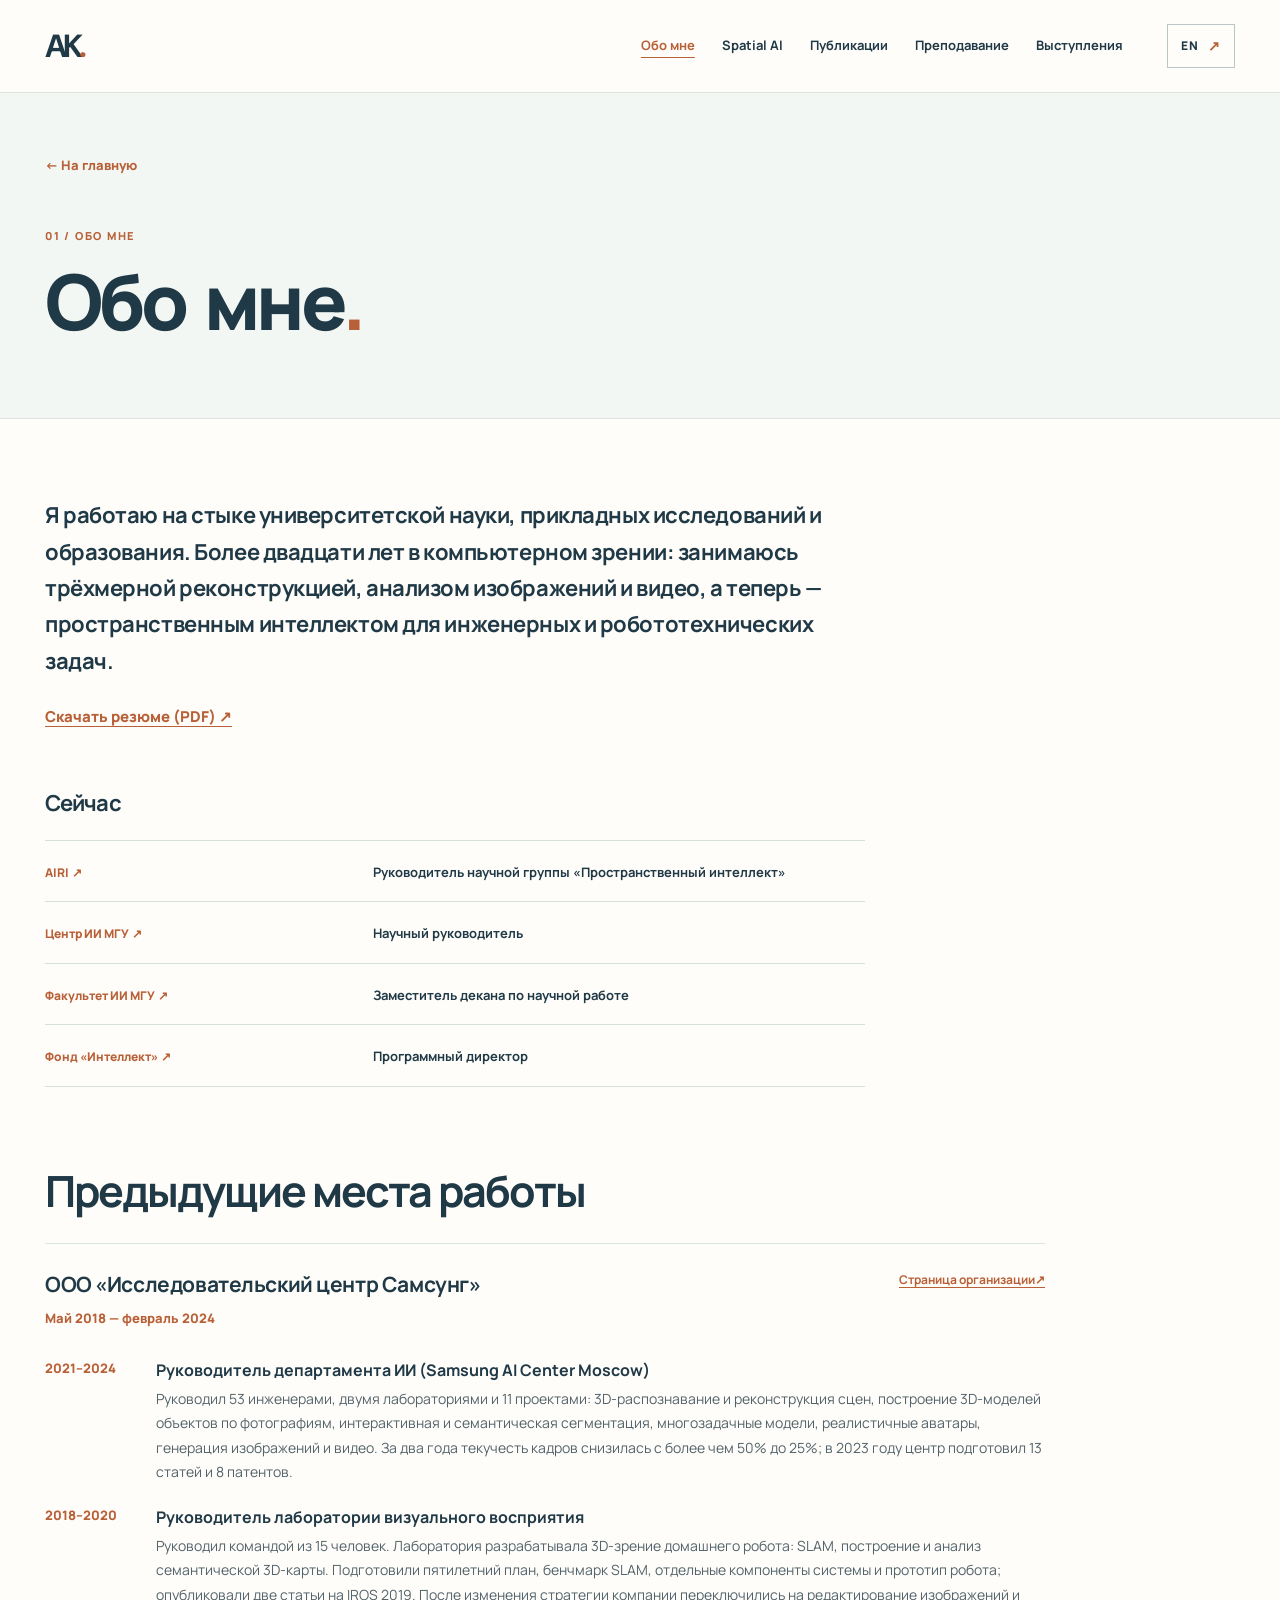
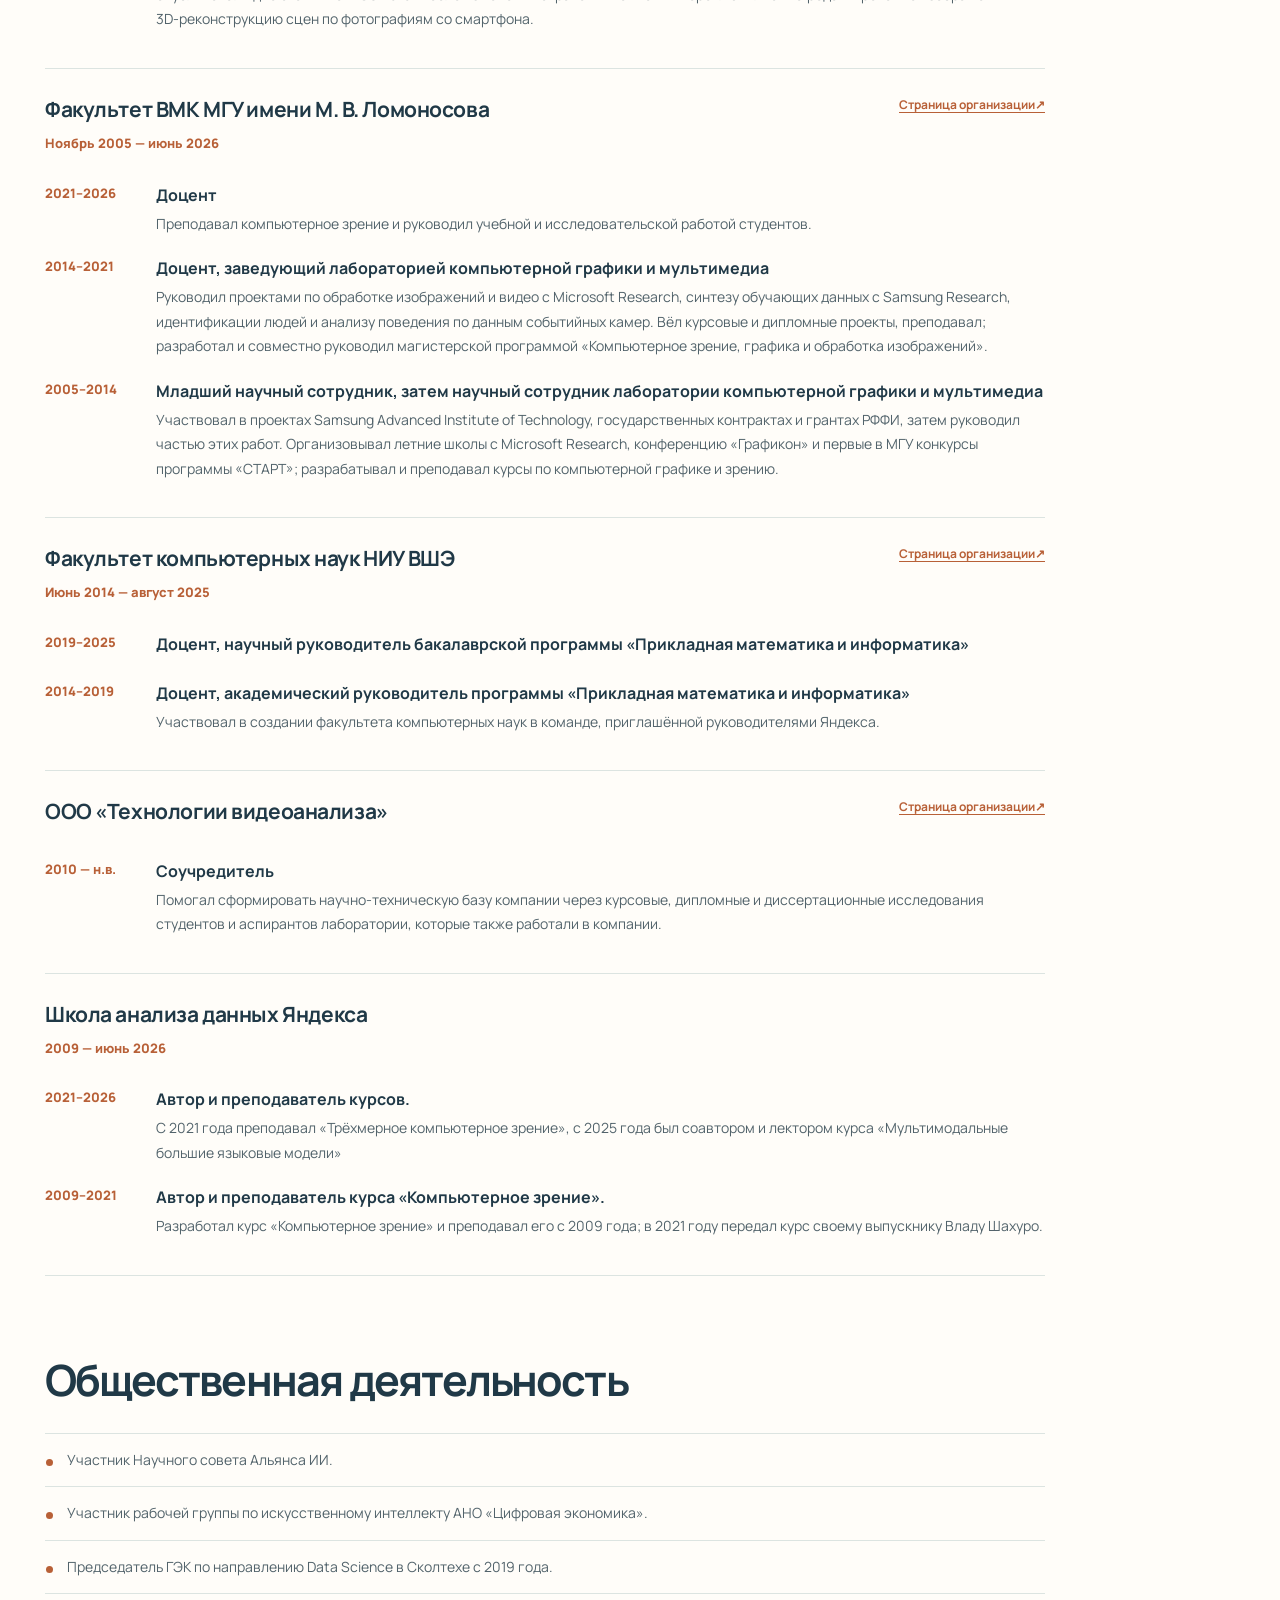
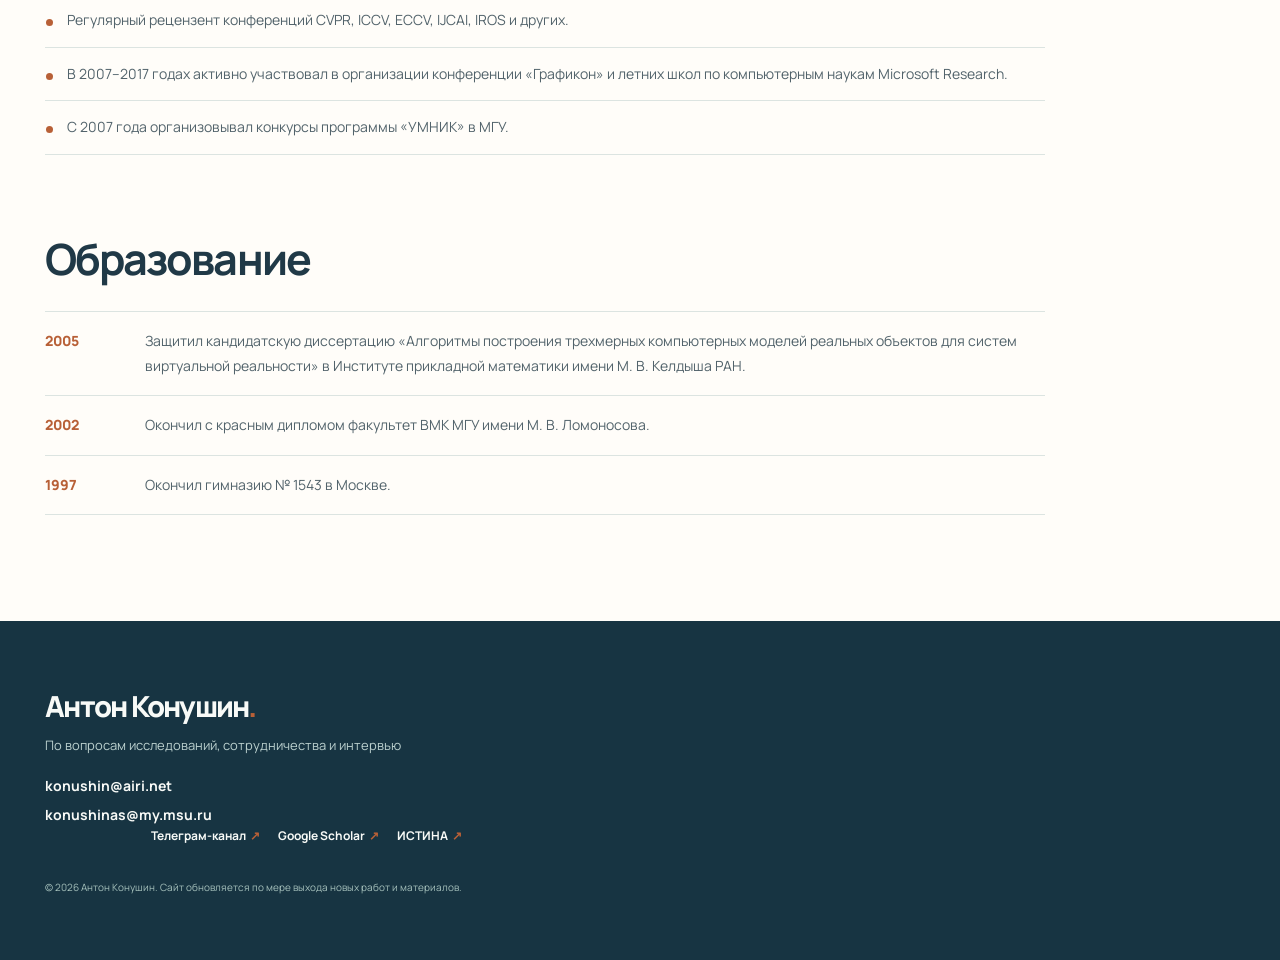
==== commit 82275ff4: "Fix site links for custom domain and local preview" ====
--- a/about/index.html
+++ b/about/index.html
@@ -1,5 +1,5 @@
-<!doctype html><html lang="ru"><head><meta charset="utf-8"><meta name="viewport" content="width=device-width,initial-scale=1"><meta name="color-scheme" content="light"><title>Обо мне — Антон Конушин</title><meta name="description" content="Я работаю на стыке университетской науки, прикладных исследований и образования. Более двадцати лет в компьютерном зрении: занимаюсь трёхмерной реконструкцией, анализом изображений и видео, а теперь — пространственным интеллектом для инженерных и робототехнических задач."><link rel="canonical" href="https://antonkonushin.github.io/website/about/"><link rel="alternate" hreflang="ru" href="https://antonkonushin.github.io/website/about/"><link rel="alternate" hreflang="en" href="https://antonkonushin.github.io/website/en/about/"><link rel="icon" type="image/svg+xml" href="/website/assets/favicon.svg"><link rel="stylesheet" href="/website/assets/styles.css"><meta property="og:type" content="profile"><meta property="og:title" content="Обо мне — Антон Конушин"><meta property="og:description" content="Я работаю на стыке университетской науки, прикладных исследований и образования. Более двадцати лет в компьютерном зрении: занимаюсь трёхмерной реконструкцией, анализом изображений и видео, а теперь — пространственным интеллектом для инженерных и робототехнических задач."><meta property="og:url" content="https://antonkonushin.github.io/website/about/"></head><body>
+<!doctype html><html lang="ru"><head><meta charset="utf-8"><meta name="viewport" content="width=device-width,initial-scale=1"><meta name="color-scheme" content="light"><title>Обо мне — Антон Конушин</title><meta name="description" content="Я работаю на стыке университетской науки, прикладных исследований и образования. Более двадцати лет в компьютерном зрении: занимаюсь трёхмерной реконструкцией, анализом изображений и видео, а теперь — пространственным интеллектом для инженерных и робототехнических задач."><link rel="canonical" href="https://antonkonushin.ru/about/"><link rel="alternate" hreflang="ru" href="https://antonkonushin.ru/about/"><link rel="alternate" hreflang="en" href="https://antonkonushin.ru/en/about/"><link rel="icon" type="image/svg+xml" href="../assets/favicon.svg"><link rel="stylesheet" href="../assets/styles.css"><meta property="og:type" content="profile"><meta property="og:title" content="Обо мне — Антон Конушин"><meta property="og:description" content="Я работаю на стыке университетской науки, прикладных исследований и образования. Более двадцати лет в компьютерном зрении: занимаюсь трёхмерной реконструкцией, анализом изображений и видео, а теперь — пространственным интеллектом для инженерных и робототехнических задач."><meta property="og:url" content="https://antonkonushin.ru/about/"></head><body>
   <a class="skip-link" href="#main">К содержанию</a>
-  <header class="site-header"><div class="shell header-inner"><a class="wordmark" href="/website/">AK<span class="wordmark-dot">.</span></a><nav aria-label="Основная навигация"><a href="/website/about/" aria-current="page">Обо мне</a><a href="/website/spatial-ai/">Spatial AI</a><a href="/website/publications/">Публикации</a><a href="/website/teaching/">Преподавание</a><a href="/website/media/">Выступления</a></nav><a class="lang-switch" href="/website/en/about/" lang="en">EN<span aria-hidden="true">↗</span></a></div></header>
-  <main id="main"><section class="detail-hero"><div class="shell"><a class="back-link" href="/website/">← На главную</a><span class="section-index">01 / Обо мне</span><h1>Обо мне<span class="period">.</span></h1></div></section><section class="detail-content shell"><div class="detail-prose"><p class="detail-lead">Я работаю на стыке университетской науки, прикладных исследований и образования. Более двадцати лет в компьютерном зрении: занимаюсь трёхмерной реконструкцией, анализом изображений и видео, а теперь — пространственным интеллектом для инженерных и робототехнических задач.</p><p><a class="cv-download" href="/website/assets/AntonKonushin_cv_2026.pdf" target="_blank" rel="noopener">Скачать резюме (PDF)<span aria-hidden="true"> ↗</span></a></p></div><div class="detail-roles roles-list"><h2>Сейчас</h2><ul><li><span><a class="" href="https://airi.net/ru/" target="_blank" rel="noopener noreferrer">AIRI<span aria-hidden="true">↗</span></a></span><strong>Руководитель научной группы «Пространственный интеллект»</strong></li><li><span><a class="" href="https://aicenter.msu.ru/" target="_blank" rel="noopener noreferrer">Центр ИИ МГУ<span aria-hidden="true">↗</span></a></span><strong>Научный руководитель</strong></li><li><span><a class="" href="https://ai.msu.ru/" target="_blank" rel="noopener noreferrer">Факультет ИИ МГУ<span aria-hidden="true">↗</span></a></span><strong>Заместитель декана по научной работе</strong></li><li><span><a class="" href="https://intellect-foundation.ru/" target="_blank" rel="noopener noreferrer">Фонд «Интеллект»<span aria-hidden="true">↗</span></a></span><strong>Программный директор</strong></li></ul></div><section class="cv-section" id="previous-work" aria-labelledby="previous-work-title"><h2 id="previous-work-title">Предыдущие места работы</h2><div class="cv-work-list"><article class="cv-work"><div class="cv-work-heading"><div><h3>ООО «Исследовательский центр Самсунг»</h3><span class="cv-period">Май 2018 — февраль 2024</span></div><a class="cv-work-link" href="https://web.archive.org/web/20220622132527/https://research.samsung.com/aicenter_moscow" target="_blank" rel="noopener noreferrer">Страница организации<span aria-hidden="true">↗</span></a></div><ul><li><span class="cv-position-period">2021–2024</span><div><h4>Руководитель департамента ИИ (Samsung AI Center Moscow)</h4><p>Руководил 53 инженерами, двумя лабораториями и 11 проектами: 3D-распознавание и реконструкция сцен, построение 3D-моделей объектов по фотографиям, интерактивная и семантическая сегментация, многозадачные модели, реалистичные аватары, генерация изображений и видео. За два года текучесть кадров снизилась с более чем 50% до 25%; в 2023 году центр подготовил 13 статей и 8 патентов.</p></div></li><li><span class="cv-position-period">2018–2020</span><div><h4>Руководитель лаборатории визуального восприятия</h4><p>Руководил командой из 15 человек. Лаборатория разрабатывала 3D-зрение домашнего робота: SLAM, построение и анализ семантической 3D-карты. Подготовили пятилетний план, бенчмарк SLAM, отдельные компоненты системы и прототип робота; опубликовали две статьи на IROS 2019. После изменения стратегии компании переключились на редактирование изображений и 3D-реконструкцию сцен по фотографиям со смартфона.</p></div></li></ul></article><article class="cv-work"><div class="cv-work-heading"><div><h3>Факультет ВМК МГУ имени М. В. Ломоносова</h3><span class="cv-period">Ноябрь 2005 — июнь 2026</span></div><a class="cv-work-link" href="https://istina.msu.ru/profile/KonushinAS/" target="_blank" rel="noopener noreferrer">Страница организации<span aria-hidden="true">↗</span></a></div><ul><li><span class="cv-position-period">2021–2026</span><div><h4>Доцент</h4><p>Преподавал компьютерное зрение и руководил учебной и исследовательской работой студентов.</p></div></li><li><span class="cv-position-period">2014–2021</span><div><h4>Доцент, заведующий лабораторией компьютерной графики и мультимедиа</h4><p>Руководил проектами по обработке изображений и видео с Microsoft Research, синтезу обучающих данных с Samsung Research, идентификации людей и анализу поведения по данным событийных камер. Вёл курсовые и дипломные проекты, преподавал; разработал и совместно руководил магистерской программой «Компьютерное зрение, графика и обработка изображений».</p></div></li><li><span class="cv-position-period">2005–2014</span><div><h4>Младший научный сотрудник, затем научный сотрудник лаборатории компьютерной графики и мультимедиа</h4><p>Участвовал в проектах Samsung Advanced Institute of Technology, государственных контрактах и грантах РФФИ, затем руководил частью этих работ. Организовывал летние школы с Microsoft Research, конференцию «Графикон» и первые в МГУ конкурсы программы «СТАРТ»; разрабатывал и преподавал курсы по компьютерной графике и зрению.</p></div></li></ul></article><article class="cv-work"><div class="cv-work-heading"><div><h3>Факультет компьютерных наук НИУ ВШЭ</h3><span class="cv-period">Июнь 2014 — август 2025</span></div><a class="cv-work-link" href="https://www.hse.ru/gold/cm/progress_hse/2019/konushin" target="_blank" rel="noopener noreferrer">Страница организации<span aria-hidden="true">↗</span></a></div><ul><li><span class="cv-position-period">2019–2025</span><div><h4>Доцент, научный руководитель бакалаврской программы «Прикладная математика и информатика»</h4></div></li><li><span class="cv-position-period">2014–2019</span><div><h4>Доцент, академический руководитель программы «Прикладная математика и информатика»</h4><p>Участвовал в создании факультета компьютерных наук в команде, приглашённой руководителями Яндекса.</p></div></li></ul></article><article class="cv-work"><div class="cv-work-heading"><div><h3>ООО «Технологии видеоанализа»</h3></div><a class="cv-work-link" href="https://tevian.ai/" target="_blank" rel="noopener noreferrer">Страница организации<span aria-hidden="true">↗</span></a></div><ul><li><span class="cv-position-period">2010 — н.в.</span><div><h4>Соучредитель</h4><p>Помогал сформировать научно-техническую базу компании через курсовые, дипломные и диссертационные исследования студентов и аспирантов лаборатории, которые также работали в компании.</p></div></li></ul></article><article class="cv-work"><div class="cv-work-heading"><div><h3>Школа анализа данных Яндекса</h3><span class="cv-period">2009 — июнь 2026</span></div></div><ul><li><span class="cv-position-period">2021–2026</span><div><h4>Автор и преподаватель курсов.</h4><p>С 2021 года преподавал «Трёхмерное компьютерное зрение», с 2025 года был соавтором и лектором курса «Мультимодальные большие языковые модели»</p></div></li><li><span class="cv-position-period">2009–2021</span><div><h4>Автор и преподаватель курса «Компьютерное зрение».</h4><p>Разработал курс «Компьютерное зрение» и преподавал его с 2009 года; в 2021 году передал курс своему выпускнику Владу Шахуро.</p></div></li></ul></article></div></section><section class="cv-section" id="public-service" aria-labelledby="public-service-title"><h2 id="public-service-title">Общественная деятельность</h2><ul class="cv-simple-list"><li>Участник Научного совета Альянса ИИ.</li><li>Участник рабочей группы по искусственному интеллекту АНО «Цифровая экономика».</li><li>Председатель ГЭК по направлению Data Science в Сколтехе с 2019 года.</li><li>Регулярный рецензент конференций CVPR, ICCV, ECCV, IJCAI, IROS и других.</li><li>В 2007–2017 годах активно участвовал в организации конференции «Графикон» и летних школ по компьютерным наукам Microsoft Research.</li><li>С 2007 года организовывал конкурсы программы «УМНИК» в МГУ.</li></ul></section><section class="cv-section" id="education" aria-labelledby="education-title"><h2 id="education-title">Образование</h2><ul class="cv-education-list"><li><span class="cv-education-year">2005</span><p>Защитил кандидатскую диссертацию «Алгоритмы построения трехмерных компьютерных моделей реальных объектов для систем виртуальной реальности» в Институте прикладной математики имени М. В. Келдыша РАН.</p></li><li><span class="cv-education-year">2002</span><p>Окончил с красным дипломом факультет ВМК МГУ имени М. В. Ломоносова.</p></li><li><span class="cv-education-year">1997</span><p>Окончил гимназию № 1543 в Москве.</p></li></ul></section></section></main>
+  <header class="site-header"><div class="shell header-inner"><a class="wordmark" href="../index.html">AK<span class="wordmark-dot">.</span></a><nav aria-label="Основная навигация"><a href="index.html" aria-current="page">Обо мне</a><a href="../spatial-ai/index.html">Spatial AI</a><a href="../publications/index.html">Публикации</a><a href="../teaching/index.html">Преподавание</a><a href="../media/index.html">Выступления</a></nav><a class="lang-switch" href="../en/about/index.html" lang="en">EN<span aria-hidden="true">↗</span></a></div></header>
+  <main id="main"><section class="detail-hero"><div class="shell"><a class="back-link" href="../index.html">← На главную</a><span class="section-index">01 / Обо мне</span><h1>Обо мне<span class="period">.</span></h1></div></section><section class="detail-content shell"><div class="detail-prose"><p class="detail-lead">Я работаю на стыке университетской науки, прикладных исследований и образования. Более двадцати лет в компьютерном зрении: занимаюсь трёхмерной реконструкцией, анализом изображений и видео, а теперь — пространственным интеллектом для инженерных и робототехнических задач.</p><p><a class="cv-download" href="../assets/AntonKonushin_cv_2026.pdf" target="_blank" rel="noopener">Скачать резюме (PDF)<span aria-hidden="true"> ↗</span></a></p></div><div class="detail-roles roles-list"><h2>Сейчас</h2><ul><li><span><a class="" href="https://airi.net/ru/" target="_blank" rel="noopener noreferrer">AIRI<span aria-hidden="true">↗</span></a></span><strong>Руководитель научной группы «Пространственный интеллект»</strong></li><li><span><a class="" href="https://aicenter.msu.ru/" target="_blank" rel="noopener noreferrer">Центр ИИ МГУ<span aria-hidden="true">↗</span></a></span><strong>Научный руководитель</strong></li><li><span><a class="" href="https://ai.msu.ru/" target="_blank" rel="noopener noreferrer">Факультет ИИ МГУ<span aria-hidden="true">↗</span></a></span><strong>Заместитель декана по научной работе</strong></li><li><span><a class="" href="https://intellect-foundation.ru/" target="_blank" rel="noopener noreferrer">Фонд «Интеллект»<span aria-hidden="true">↗</span></a></span><strong>Программный директор</strong></li></ul></div><section class="cv-section" id="previous-work" aria-labelledby="previous-work-title"><h2 id="previous-work-title">Предыдущие места работы</h2><div class="cv-work-list"><article class="cv-work"><div class="cv-work-heading"><div><h3>ООО «Исследовательский центр Самсунг»</h3><span class="cv-period">Май 2018 — февраль 2024</span></div><a class="cv-work-link" href="https://web.archive.org/web/20220622132527/https://research.samsung.com/aicenter_moscow" target="_blank" rel="noopener noreferrer">Страница организации<span aria-hidden="true">↗</span></a></div><ul><li><span class="cv-position-period">2021–2024</span><div><h4>Руководитель департамента ИИ (Samsung AI Center Moscow)</h4><p>Руководил 53 инженерами, двумя лабораториями и 11 проектами: 3D-распознавание и реконструкция сцен, построение 3D-моделей объектов по фотографиям, интерактивная и семантическая сегментация, многозадачные модели, реалистичные аватары, генерация изображений и видео. За два года текучесть кадров снизилась с более чем 50% до 25%; в 2023 году центр подготовил 13 статей и 8 патентов.</p></div></li><li><span class="cv-position-period">2018–2020</span><div><h4>Руководитель лаборатории визуального восприятия</h4><p>Руководил командой из 15 человек. Лаборатория разрабатывала 3D-зрение домашнего робота: SLAM, построение и анализ семантической 3D-карты. Подготовили пятилетний план, бенчмарк SLAM, отдельные компоненты системы и прототип робота; опубликовали две статьи на IROS 2019. После изменения стратегии компании переключились на редактирование изображений и 3D-реконструкцию сцен по фотографиям со смартфона.</p></div></li></ul></article><article class="cv-work"><div class="cv-work-heading"><div><h3>Факультет ВМК МГУ имени М. В. Ломоносова</h3><span class="cv-period">Ноябрь 2005 — июнь 2026</span></div><a class="cv-work-link" href="https://istina.msu.ru/profile/KonushinAS/" target="_blank" rel="noopener noreferrer">Страница организации<span aria-hidden="true">↗</span></a></div><ul><li><span class="cv-position-period">2021–2026</span><div><h4>Доцент</h4><p>Преподавал компьютерное зрение и руководил учебной и исследовательской работой студентов.</p></div></li><li><span class="cv-position-period">2014–2021</span><div><h4>Доцент, заведующий лабораторией компьютерной графики и мультимедиа</h4><p>Руководил проектами по обработке изображений и видео с Microsoft Research, синтезу обучающих данных с Samsung Research, идентификации людей и анализу поведения по данным событийных камер. Вёл курсовые и дипломные проекты, преподавал; разработал и совместно руководил магистерской программой «Компьютерное зрение, графика и обработка изображений».</p></div></li><li><span class="cv-position-period">2005–2014</span><div><h4>Младший научный сотрудник, затем научный сотрудник лаборатории компьютерной графики и мультимедиа</h4><p>Участвовал в проектах Samsung Advanced Institute of Technology, государственных контрактах и грантах РФФИ, затем руководил частью этих работ. Организовывал летние школы с Microsoft Research, конференцию «Графикон» и первые в МГУ конкурсы программы «СТАРТ»; разрабатывал и преподавал курсы по компьютерной графике и зрению.</p></div></li></ul></article><article class="cv-work"><div class="cv-work-heading"><div><h3>Факультет компьютерных наук НИУ ВШЭ</h3><span class="cv-period">Июнь 2014 — август 2025</span></div><a class="cv-work-link" href="https://www.hse.ru/gold/cm/progress_hse/2019/konushin" target="_blank" rel="noopener noreferrer">Страница организации<span aria-hidden="true">↗</span></a></div><ul><li><span class="cv-position-period">2019–2025</span><div><h4>Доцент, научный руководитель бакалаврской программы «Прикладная математика и информатика»</h4></div></li><li><span class="cv-position-period">2014–2019</span><div><h4>Доцент, академический руководитель программы «Прикладная математика и информатика»</h4><p>Участвовал в создании факультета компьютерных наук в команде, приглашённой руководителями Яндекса.</p></div></li></ul></article><article class="cv-work"><div class="cv-work-heading"><div><h3>ООО «Технологии видеоанализа»</h3></div><a class="cv-work-link" href="https://tevian.ai/" target="_blank" rel="noopener noreferrer">Страница организации<span aria-hidden="true">↗</span></a></div><ul><li><span class="cv-position-period">2010 — н.в.</span><div><h4>Соучредитель</h4><p>Помогал сформировать научно-техническую базу компании через курсовые, дипломные и диссертационные исследования студентов и аспирантов лаборатории, которые также работали в компании.</p></div></li></ul></article><article class="cv-work"><div class="cv-work-heading"><div><h3>Школа анализа данных Яндекса</h3><span class="cv-period">2009 — июнь 2026</span></div></div><ul><li><span class="cv-position-period">2021–2026</span><div><h4>Автор и преподаватель курсов.</h4><p>С 2021 года преподавал «Трёхмерное компьютерное зрение», с 2025 года был соавтором и лектором курса «Мультимодальные большие языковые модели»</p></div></li><li><span class="cv-position-period">2009–2021</span><div><h4>Автор и преподаватель курса «Компьютерное зрение».</h4><p>Разработал курс «Компьютерное зрение» и преподавал его с 2009 года; в 2021 году передал курс своему выпускнику Владу Шахуро.</p></div></li></ul></article></div></section><section class="cv-section" id="public-service" aria-labelledby="public-service-title"><h2 id="public-service-title">Общественная деятельность</h2><ul class="cv-simple-list"><li>Участник Научного совета Альянса ИИ.</li><li>Участник рабочей группы по искусственному интеллекту АНО «Цифровая экономика».</li><li>Председатель ГЭК по направлению Data Science в Сколтехе с 2019 года.</li><li>Регулярный рецензент конференций CVPR, ICCV, ECCV, IJCAI, IROS и других.</li><li>В 2007–2017 годах активно участвовал в организации конференции «Графикон» и летних школ по компьютерным наукам Microsoft Research.</li><li>С 2007 года организовывал конкурсы программы «УМНИК» в МГУ.</li></ul></section><section class="cv-section" id="education" aria-labelledby="education-title"><h2 id="education-title">Образование</h2><ul class="cv-education-list"><li><span class="cv-education-year">2005</span><p>Защитил кандидатскую диссертацию «Алгоритмы построения трехмерных компьютерных моделей реальных объектов для систем виртуальной реальности» в Институте прикладной математики имени М. В. Келдыша РАН.</p></li><li><span class="cv-education-year">2002</span><p>Окончил с красным дипломом факультет ВМК МГУ имени М. В. Ломоносова.</p></li><li><span class="cv-education-year">1997</span><p>Окончил гимназию № 1543 в Москве.</p></li></ul></section></section></main>
   <footer class="footer"><div class="shell footer-inner"><div><p class="footer-name">Антон Конушин<span class="period">.</span></p><p>По вопросам исследований, сотрудничества и интервью</p><div class="footer-emails"><a href="mailto:konushin@airi.net">konushin@airi.net</a><a href="mailto:konushinas@my.msu.ru">konushinas@my.msu.ru</a></div><div class="footer-right"><div><a class="" href="https://t.me/ktoshiks" target="_blank" rel="noopener noreferrer">Телеграм-канал<span aria-hidden="true">↗</span></a><a class="" href="https://scholar.google.com/citations?user=ZT_k-wMAAAAJ&amp;hl=en" target="_blank" rel="noopener noreferrer">Google Scholar<span aria-hidden="true">↗</span></a><a class="" href="https://istina.msu.ru/profile/KonushinAS/" target="_blank" rel="noopener noreferrer">ИСТИНА<span aria-hidden="true">↗</span></a></div><small>© 2026 Антон Конушин. Сайт обновляется по мере выхода новых работ и материалов.</small></div></div></footer></body></html>
--- a/assets/styles.css
+++ b/assets/styles.css
@@ -0,0 +1,68 @@
+@import url('https://fonts.googleapis.com/css2?family=DM+Sans:wght@400;500;600;700&family=Manrope:wght@400;500;600;700;800&display=swap');
+
+:root{--ink:#203947;--muted:#52636b;--line:#dce4e1;--paper:#fffdf9;--wash:#f3f7f4;--accent:#b86037;--deep:#173442;--mint:#dceae4;--font:'Manrope','Segoe UI',Arial,sans-serif}
+*{box-sizing:border-box}
+html{scroll-behavior:smooth}
+body{margin:0;background:var(--paper);color:var(--ink);font-family:var(--font);line-height:1.65;-webkit-font-smoothing:antialiased}
+img,svg{display:block;max-width:100%}
+a{color:inherit;text-decoration:none}
+a:hover{color:var(--accent)}
+a:focus-visible{outline:3px solid var(--accent);outline-offset:4px;border-radius:3px}
+.shell{width:min(1190px,calc(100% - 80px));margin:0 auto}
+.skip-link{position:absolute;top:-60px;left:24px;background:var(--deep);color:#fff;padding:10px 15px;z-index:30}.skip-link:focus{top:12px}
+.site-header{position:relative;z-index:10;background:rgba(255,253,249,.95);border-bottom:1px solid var(--line)}
+.header-inner{min-height:92px;display:flex;align-items:center;gap:44px}
+.wordmark{font-family:'DM Sans',Arial,sans-serif;font-size:32px;letter-spacing:-.12em;font-weight:700;white-space:nowrap;line-height:1}.wordmark-dot,.period{color:var(--accent)}
+.header-inner nav{display:flex;align-items:center;gap:27px;margin-left:auto}
+.header-inner nav a{font-size:13px;font-weight:700;white-space:nowrap;transition:color .2s}
+.lang-switch{display:inline-flex;align-items:center;justify-content:center;gap:10px;border:1px solid #b9c8c7;padding:9px 13px;font-size:12px;font-weight:800;letter-spacing:.06em;white-space:nowrap}
+.lang-switch span{font-size:14px;color:var(--accent)}
+.hero{min-height:654px;display:grid;grid-template-columns:minmax(0,1.2fr) minmax(310px,.8fr);align-items:center;gap:58px;padding-top:70px;padding-bottom:78px}
+.eyebrow{display:flex;align-items:center;gap:12px;text-transform:uppercase;letter-spacing:.14em;font-size:11px;font-weight:800;color:var(--accent);margin:0 0 25px}.eyebrow-line{display:block;width:32px;height:1px;background:var(--accent)}
+h1,h2,h3,p{margin-top:0}
+h1{font-size:clamp(56px,6.7vw,99px);line-height:1.04;letter-spacing:-.055em;word-spacing:.12em;font-weight:800;margin:0 0 13px}
+.hero-tagline{font-size:clamp(19px,2vw,25px);line-height:1.45;letter-spacing:-.025em;font-weight:600;max-width:675px;margin:0 0 22px}
+.hero-intro{max-width:680px;font-size:15px;color:var(--muted);line-height:1.85;margin-bottom:29px}
+.hero-links{display:flex;gap:9px 18px;flex-wrap:wrap;max-width:730px}.hero-links a{display:inline-flex;gap:5px;align-items:center;font-size:12px;font-weight:800;border-bottom:1px solid #abc1ba;padding-bottom:3px}.hero-links a span,.paper-links a span,.media-body a span,.footer-right a span{color:var(--accent)}
+.hero-portrait{display:flex;flex-direction:column;align-items:center;justify-content:center;padding:20px 0}
+.portrait-ring{width:min(100%,404px);aspect-ratio:1;border-radius:50%;padding:11px;border:1px solid #aec4bb;position:relative;background:var(--mint);box-shadow:0 25px 80px rgba(36,67,64,.10)}
+.portrait-ring::after{content:'';position:absolute;inset:-19px;border:1px solid rgba(141,177,162,.42);border-radius:50%;pointer-events:none}
+.portrait-ring img{width:100%;height:100%;object-fit:cover;border-radius:50%;object-position:center 42%}
+.portrait-caption{text-transform:uppercase;letter-spacing:.22em;font-size:10px;font-weight:800;color:#7b958e;margin-top:38px}
+.roles-band{background:var(--wash);border-top:1px solid #e5ece8;border-bottom:1px solid #e5ece8}
+.roles-layout{display:grid;grid-template-columns:.85fr 1.15fr;gap:12%;padding-top:86px;padding-bottom:90px}
+.section-index{display:block;font-size:11px;letter-spacing:.16em;text-transform:uppercase;color:var(--accent);font-weight:800;margin-bottom:18px}
+.section-side h2,.section-heading h2{font-size:clamp(38px,4.3vw,63px);line-height:1.15;letter-spacing:-.065em;font-weight:800;margin:0 0 22px}
+.section-side p,.section-heading>p{font-size:15px;color:var(--muted);line-height:1.85;max-width:650px;margin:0}
+.roles-list h3{text-transform:uppercase;letter-spacing:.16em;font-size:11px;color:#678379;margin:0 0 13px}.roles-list ul{list-style:none;margin:0;padding:0}.roles-list li{padding:17px 0;border-bottom:1px solid #d5e2db;display:grid;grid-template-columns:34% 1fr;gap:16px;align-items:baseline}.roles-list li:first-child{border-top:1px solid #d5e2db}.roles-list li span a{font-size:12px;color:var(--accent);font-weight:800}.roles-list li span a span{margin-left:3px}.roles-list li strong{font-size:13px;font-weight:700;line-height:1.5}
+.section{padding-top:108px;padding-bottom:112px;scroll-margin-top:30px}
+.section-heading{margin-bottom:41px}
+.spatial-layout{display:grid;grid-template-columns:40% 1fr;gap:9%;align-items:start}
+.spatial-image img{display:block;width:100%;height:auto;border:1px solid #d7e5dc}
+.spatial-copy{max-width:650px}.spatial-copy p{font-size:15px;color:var(--muted);line-height:1.85}.spatial-copy .spatial-lead{font-size:20px;line-height:1.6;color:var(--ink);font-weight:700;letter-spacing:-.02em;margin-bottom:22px}.area-list{list-style:none;padding:0;margin:27px 0}.area-list li{border-top:1px solid var(--line);padding:10px 0;font-size:13px;font-weight:700}.area-list li:last-child{border-bottom:1px solid var(--line)}.area-list li::before{content:'↗';margin-right:14px;color:var(--accent)}.text-link{display:inline-flex;gap:9px;align-items:center;font-size:13px;color:var(--accent);font-weight:800;border-bottom:1px solid currentColor;padding-bottom:4px}
+.publications-section{background:#f8faf7;border-top:1px solid var(--line);border-bottom:1px solid var(--line)}
+.paper-list{border-top:1px solid #d7e1db}.paper{display:grid;grid-template-columns:188px 1fr;gap:30px;padding:26px 0;border-bottom:1px solid #d7e1db}.paper-art{height:151px;width:188px;display:flex;align-items:center;justify-content:center;background:#e3eee8;overflow:hidden}.paper-art img{width:100%;height:100%;object-fit:contain}.paper-copy{padding-top:2px}.paper-meta{font-size:12px;font-weight:800;letter-spacing:.13em;color:var(--accent);display:flex;gap:14px;text-transform:uppercase;margin-bottom:6px}.paper h3{font-size:18px;line-height:1.43;letter-spacing:-.025em;margin-bottom:7px}.paper .authors{font-size:14px;color:#607179;line-height:1.6;margin-bottom:8px}.paper-summary{font-size:14px;color:var(--muted);line-height:1.65;margin-bottom:10px}.paper-links{display:flex;gap:8px 18px;flex-wrap:wrap}.paper-links a{font-size:14px;font-weight:800;color:#315c57;display:inline-flex;gap:4px}.all-works{margin-top:29px}
+.teaching-section{display:grid;grid-template-columns:1fr 1fr;gap:11%}.teaching-section .section-heading{margin:0}.teaching-list{list-style:none;margin:0;padding:0}.teaching-list li{padding:22px 0;border-top:1px solid var(--line)}.teaching-list li:last-child{border-bottom:1px solid var(--line)}.teaching-list h3{font-size:16px;line-height:1.45;margin-bottom:5px}.teaching-list p{font-size:13px;color:var(--muted);line-height:1.7;margin:0}
+.media-section{background:#edf3ef;border-top:1px solid var(--line)}.media-grid{display:grid;grid-template-columns:repeat(3,1fr);gap:20px}.media-card{background:var(--paper);border:1px solid #d8e4dc;display:flex;flex-direction:column;min-height:420px;transition:transform .2s,box-shadow .2s}.media-card:hover{transform:translateY(-3px);box-shadow:0 15px 35px rgba(35,70,60,.08)}.media-art{height:164px;display:flex;align-items:center;justify-content:center;color:#fff;position:relative;overflow:hidden}.media-art::before,.media-art::after{content:'';position:absolute;border:1px solid rgba(255,255,255,.3);border-radius:50%;width:180px;height:180px}.media-art::after{width:270px;height:270px}.media-art span{font-family:Georgia,serif;z-index:1;font-size:53px;line-height:1}.media-art.interview{background:linear-gradient(135deg,#244c58,#6c9b91)}.media-art.video{background:linear-gradient(135deg,#5a715f,#b4a271)}.media-art.audio{background:linear-gradient(135deg,#805a59,#ba8873)}.media-body{padding:23px;display:flex;flex-direction:column;flex:1}.media-meta{font-size:10px;text-transform:uppercase;letter-spacing:.13em;color:var(--accent);font-weight:800;margin-bottom:12px}.media-body h3{font-size:17px;line-height:1.43;letter-spacing:-.03em;margin-bottom:9px}.media-body p{font-size:12px;color:var(--muted);line-height:1.7;margin-bottom:17px}.media-body a{font-size:12px;font-weight:800;margin-top:auto;display:flex;gap:6px;color:#315c57}
+.footer{background:var(--deep);color:#f8faf7;padding:70px 0 65px}.footer-inner{display:flex;justify-content:space-between;gap:40px}.footer-name{font-size:29px;letter-spacing:-.06em;font-weight:800;line-height:1.1;margin-bottom:12px}.footer-inner p:not(.footer-name){font-size:13px;color:#bbd0ce;margin-bottom:18px}.footer-emails{display:flex;flex-direction:column;gap:5px}.footer-emails a{font-size:14px;font-weight:700}.footer-right{text-align:right;display:flex;flex-direction:column;justify-content:space-between;gap:35px}.footer-right>div{display:flex;justify-content:flex-end;gap:18px;flex-wrap:wrap}.footer-right a{font-size:12px;font-weight:700;display:flex;gap:4px}.footer-right small{font-size:10px;color:#a6c1bc;line-height:1.5}
+@media(max-width:1100px){.header-inner{gap:25px}.header-inner nav{gap:16px}.header-inner nav a{font-size:12px}.hero{gap:25px;min-height:600px}.hero-intro{font-size:14px}.portrait-ring{max-width:340px}}
+@media(max-width:800px){.shell{width:min(100% - 42px,650px)}.header-inner{min-height:76px;flex-wrap:wrap;gap:13px}.header-inner nav{order:3;width:100%;overflow-x:auto;padding:0 0 15px;gap:21px;margin-left:0;scrollbar-width:none}.header-inner nav::-webkit-scrollbar{display:none}.lang-switch{margin-left:auto}.hero{grid-template-columns:1fr;gap:38px;padding-top:50px;padding-bottom:60px;min-height:0}.hero-portrait{padding:0 0 8px}.portrait-ring{width:250px}.portrait-caption{margin-top:25px}h1{font-size:clamp(51px,10vw,76px)}.roles-layout{grid-template-columns:1fr;gap:36px;padding-top:70px;padding-bottom:70px}.section{padding-top:75px;padding-bottom:80px}.spatial-layout{grid-template-columns:1fr;gap:35px}.spatial-mark{height:300px}.teaching-section{grid-template-columns:1fr;gap:35px}.media-grid{grid-template-columns:1fr}.media-card{min-height:0}.media-art{height:155px}.footer-inner{flex-direction:column}.footer-right{text-align:left}.footer-right>div{justify-content:flex-start}}
+@media(max-width:480px){.shell{width:calc(100% - 34px)}.wordmark{font-size:28px}.header-inner nav{gap:17px}.header-inner nav a{font-size:11px}.hero{padding-top:38px}.portrait-ring{width:210px;padding:7px}.portrait-ring::after{inset:-12px}.eyebrow{font-size:9px;letter-spacing:.1em}.hero-tagline{font-size:19px}.hero-intro{font-size:13px}.hero-links{gap:9px 17px}.hero-links a{font-size:11px}.roles-list li{grid-template-columns:1fr;gap:3px}.section-side h2,.section-heading h2{font-size:39px}.spatial-copy .spatial-lead{font-size:18px}.paper{grid-template-columns:1fr;gap:15px}.paper-art{width:100%;height:145px}.paper-art svg{width:165px}.paper-copy{padding:0 2px}.footer{padding:58px 0}}
+@media(prefers-reduced-motion:reduce){html{scroll-behavior:auto}.media-card{transition:none}}
+
+.header-inner nav a[aria-current=page]{color:var(--accent);text-decoration:underline;text-underline-offset:7px}
+.teaching-section .section-heading p a,.detail-prose .detail-lead a{color:var(--accent);text-decoration:underline;text-underline-offset:3px}
+.teaching-list p a{color:var(--accent);text-decoration:underline;text-underline-offset:3px}
+.teaching-detail-section{max-width:1080px;margin-top:86px}.teaching-detail-section>h2{font-size:clamp(30px,3.4vw,43px);line-height:1.2;letter-spacing:-.045em;margin:0 0 27px}.teaching-section-note{font-size:15px;line-height:1.7;color:var(--muted);margin:-8px 0 24px}.teaching-records{list-style:none;margin:0;padding:0;border-top:1px solid var(--line)}.teaching-records li{display:grid;grid-template-columns:140px minmax(0,1fr);gap:14px 28px;padding:20px 0;border-bottom:1px solid var(--line)}.teaching-records time,.course-year{color:var(--accent);font-size:14px;font-weight:800;font-variant-numeric:tabular-nums;padding-top:3px}.teaching-records h3{font-size:17px;line-height:1.5;margin:0 0 5px}.teaching-records a{color:#315c57;font-size:15px;line-height:1.6;font-weight:650;text-decoration:underline;text-underline-offset:3px}.teaching-records a span{font-weight:400}.course-platform{display:block;color:var(--muted);font-size:13px;margin-top:4px}.teaching-caption{font-size:13px;line-height:1.6;color:var(--muted);margin:7px 0 0}
+@media(max-width:650px){.teaching-detail-section{margin-top:64px}.teaching-records li{grid-template-columns:1fr;gap:7px}.teaching-records time,.course-year{padding-top:0}}
+.section-more{margin-top:28px}.spatial-copy .section-more{margin-top:20px}.media-section .section-more{margin-top:32px}
+.roles-layout>.section-more,.teaching-section>.section-more{grid-column:1/-1;margin-top:0;justify-self:start}
+.detail-hero{background:var(--wash);border-bottom:1px solid var(--line);padding:58px 0 65px}.back-link{display:inline-flex;color:var(--accent);font-size:13px;font-weight:800;margin-bottom:51px}.detail-hero .section-index{margin-bottom:15px}.detail-hero h1{font-size:clamp(52px,6vw,86px);max-width:900px}.detail-intro{font-size:18px;line-height:1.7;color:var(--muted);max-width:800px;margin:20px 0 0}.detail-content{padding-top:78px;padding-bottom:106px;min-height:400px}.detail-prose{max-width:820px}.detail-prose p{color:var(--muted);font-size:16px;line-height:1.9}.detail-prose .detail-lead{font-size:22px;line-height:1.65;color:var(--ink);font-weight:700;letter-spacing:-.02em}.detail-roles{max-width:820px;margin-top:54px}.detail-roles h2{font-size:22px;letter-spacing:-.04em}.detail-roles li{grid-template-columns:38% 1fr}.detail-note{border-top:1px solid var(--line);margin-top:75px;padding-top:27px;max-width:820px}.detail-note .section-index{margin-bottom:8px}.detail-note p{font-size:14px;color:var(--muted);line-height:1.75;margin:0}.detail-content .paper-list{max-width:1000px}.detail-teaching{max-width:820px;margin-top:44px}.detail-content .media-grid{margin-top:8px}
+.media-art.has-image{height:auto;aspect-ratio:16/9;background:#e8eeea}.media-art.has-image::before,.media-art.has-image::after{display:none}.media-art.has-image img{width:100%;height:100%;object-fit:cover}.media-art.placeholder{background:linear-gradient(135deg,#244c58,#6c9b91)}
+@media(max-width:800px){.detail-hero{padding:38px 0 49px}.back-link{margin-bottom:34px}.detail-content{padding-top:55px;padding-bottom:70px}.detail-note{margin-top:55px}}
+@media(max-width:480px){.detail-hero h1{font-size:44px}.detail-intro{font-size:15px}.detail-prose .detail-lead{font-size:19px}.detail-roles li{grid-template-columns:1fr}}
+
+.publication-part+.publication-part{margin-top:96px}.publication-part>h2{font-size:clamp(30px,3.4vw,43px);line-height:1.2;letter-spacing:-.045em;margin:0 0 31px}.bibliography-year{margin-top:34px}.bibliography-year h3{font-size:21px;line-height:1.3;margin:0 0 10px;color:var(--accent)}.bibliography-list,.patent-list{list-style:none;padding:0;margin:0;border-top:1px solid var(--line)}.bibliography-list li{display:grid;grid-template-columns:minmax(0,1fr) auto;gap:12px 24px;align-items:start;padding:15px 0;border-bottom:1px solid var(--line)}.bibliography-title{font-size:16px;font-weight:650;line-height:1.55}.bibliography-list .paper-links{justify-content:flex-end;max-width:360px}.patent-list li{display:grid;grid-template-columns:145px minmax(0,1fr) 100px 75px;gap:16px;align-items:baseline;padding:16px 0;border-bottom:1px solid var(--line);font-size:15px;line-height:1.55}.patent-number{font-weight:800;color:var(--accent)}.patent-title{font-weight:650}.patent-date{color:var(--muted);font-variant-numeric:tabular-nums}.patent-list a{font-size:14px;font-weight:800;color:#315c57}
+@media(max-width:800px){.publication-part+.publication-part{margin-top:72px}.bibliography-list li{grid-template-columns:1fr}.bibliography-list .paper-links{justify-content:flex-start;max-width:none}.patent-list li{grid-template-columns:1fr auto;gap:3px 15px}.patent-title{grid-column:1/-1}.patent-date{grid-column:1}.patent-list a{grid-column:2;grid-row:3}}
+.cv-download{color:var(--accent);font-size:15px;font-weight:800;text-decoration:underline;text-underline-offset:4px}.cv-section{max-width:1000px;margin-top:78px}.cv-section>h2{font-size:clamp(30px,3.4vw,43px);line-height:1.2;letter-spacing:-.045em;margin:0 0 27px}.cv-work{border-top:1px solid var(--line);padding:26px 0}.cv-work:last-child{border-bottom:1px solid var(--line)}.cv-work-heading{display:flex;justify-content:space-between;align-items:flex-start;gap:18px;margin-bottom:17px}.cv-work h3{font-size:21px;line-height:1.35;letter-spacing:-.02em;margin:0 0 6px}.cv-period{font-size:13px;color:var(--accent);font-weight:800}.cv-work-link{font-size:12px;color:var(--accent);font-weight:700;white-space:nowrap;text-decoration:underline;text-underline-offset:3px}.cv-work ul,.cv-simple-list,.cv-education-list{list-style:none;margin:0;padding:0}.cv-work li{display:grid;grid-template-columns:95px minmax(0,1fr);gap:16px;padding:10px 0}.cv-position-period{font-size:13px;color:var(--accent);font-weight:800}.cv-work h4{font-size:16px;line-height:1.5;margin:0 0 5px}.cv-work p,.cv-simple-list li,.cv-education-list p{font-size:14px;color:var(--muted);line-height:1.75;margin:0}.cv-simple-list li{padding:14px 0 14px 22px;border-top:1px solid var(--line);position:relative}.cv-simple-list li:last-child{border-bottom:1px solid var(--line)}.cv-simple-list li::before{content:"";position:absolute;top:25px;left:1px;width:7px;height:7px;border-radius:50%;background:var(--accent)}.cv-education-list{border-top:1px solid var(--line)}.cv-education-list li{display:grid;grid-template-columns:80px minmax(0,1fr);gap:20px;padding:17px 0;border-bottom:1px solid var(--line)}.cv-education-year{font-size:14px;color:var(--accent);font-weight:800}
+@media(max-width:650px){.cv-section{margin-top:62px}.cv-work-heading{display:block}.cv-work-link{display:inline-block;margin-top:8px}.cv-work li{grid-template-columns:1fr;gap:4px}.cv-education-list li{grid-template-columns:58px minmax(0,1fr);gap:12px}}
